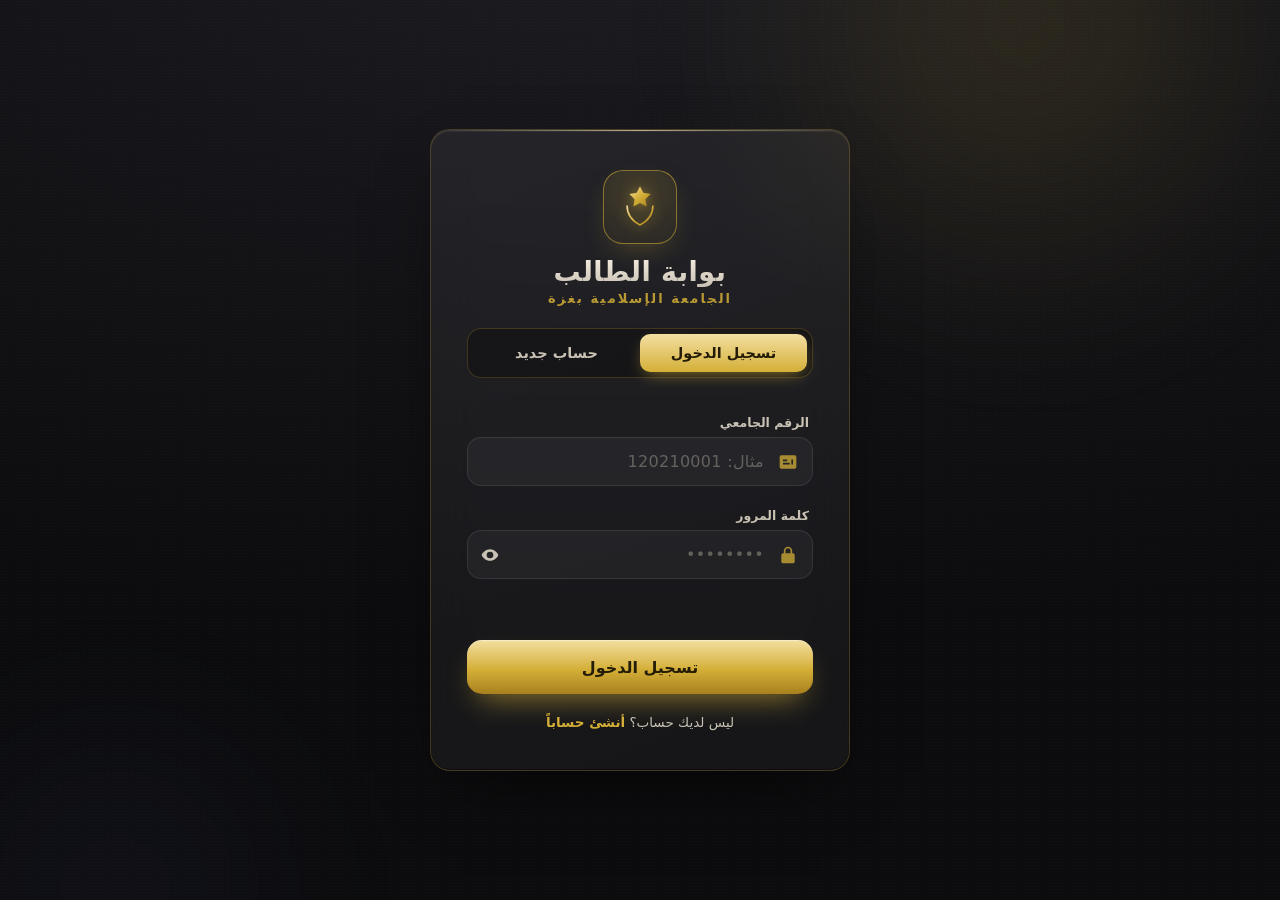
==== frontend/index.html @ 783ce15a "واجهة مصادقة فاخرة (رقم جامعي + كلمة مرور) + backend حقيقي الواجهة (frontend/ — HTML/CSS/JS نقية، RT" ====
<!doctype html>
<html lang="ar" dir="rtl">
<head>
  <meta charset="utf-8" />
  <meta name="viewport" content="width=device-width, initial-scale=1, viewport-fit=cover" />
  <meta name="theme-color" content="#0d0d0f" />
  <title>بوابة الطالب — الجامعة الإسلامية بغزة</title>
  <link rel="stylesheet" href="styles.css" />
</head>
<body>
  <!-- Ambient luxury background -->
  <div class="aura" aria-hidden="true">
    <span class="glow glow--gold"></span>
    <span class="glow glow--soft"></span>
    <span class="grain"></span>
  </div>

  <main class="stage">
    <section class="card glass" id="card">

      <!-- Brand -->
      <header class="brand reveal" style="--i:0">
        <span class="crest" aria-hidden="true">
          <svg viewBox="0 0 64 64" width="46" height="46">
            <defs>
              <linearGradient id="g" x1="0" y1="0" x2="1" y2="1">
                <stop offset="0" stop-color="#F3DFA2"/>
                <stop offset="0.5" stop-color="#D4AF37"/>
                <stop offset="1" stop-color="#A8801E"/>
              </linearGradient>
            </defs>
            <path fill="url(#g)" d="M32 3l4.6 9.3 10.3 1.5-7.4 7.3 1.7 10.2L32 26.4l-9.2 4.9 1.7-10.2-7.4-7.3 10.3-1.5z"/>
            <path fill="none" stroke="url(#g)" stroke-width="2.2" stroke-linejoin="round"
                  d="M14 30c0 13 8 22 18 27 10-5 18-14 18-27"/>
          </svg>
        </span>
        <h1 class="brand__title">بوابة الطالب</h1>
        <p class="brand__sub">الجامعة الإسلامية بغزة</p>
      </header>

      <!-- Login / Register switch -->
      <div class="switch reveal" style="--i:1" role="tablist" aria-label="نوع الدخول">
        <span class="switch__thumb" id="thumb"></span>
        <button class="switch__opt is-active" data-mode="login" role="tab">تسجيل الدخول</button>
        <button class="switch__opt" data-mode="register" role="tab">حساب جديد</button>
      </div>

      <!-- Form -->
      <form class="form" id="authForm" novalidate>
        <!-- Name (register only) -->
        <div class="field reveal only-register" style="--i:2" data-role="name">
          <label class="field__label" for="name">الاسم</label>
          <div class="field__box">
            <svg class="field__icon" viewBox="0 0 24 24"><path d="M12 12a5 5 0 1 0 0-10 5 5 0 0 0 0 10Zm0 2c-5 0-9 2.7-9 6v1h18v-1c0-3.3-4-6-9-6Z"/></svg>
            <input id="name" name="name" type="text" autocomplete="name"
                   placeholder="اكتب اسمك الكامل" />
          </div>
          <span class="field__err" data-err="name"></span>
        </div>

        <!-- Student ID -->
        <div class="field reveal" style="--i:3">
          <label class="field__label" for="student_id">الرقم الجامعي</label>
          <div class="field__box">
            <svg class="field__icon" viewBox="0 0 24 24"><path d="M4 4h16a2 2 0 0 1 2 2v12a2 2 0 0 1-2 2H4a2 2 0 0 1-2-2V6a2 2 0 0 1 2-2Zm2 5v2h5V9H6Zm0 4v2h8v-2H6Zm10-4v6h2V9h-2Z"/></svg>
            <input id="student_id" name="student_id" type="text" inputmode="numeric"
                   autocomplete="username" placeholder="مثال: 120210001" maxlength="20" />
          </div>
          <span class="field__err" data-err="student_id"></span>
        </div>

        <!-- Password -->
        <div class="field reveal" style="--i:4">
          <label class="field__label" for="password">كلمة المرور</label>
          <div class="field__box">
            <svg class="field__icon" viewBox="0 0 24 24"><path d="M12 2a5 5 0 0 0-5 5v3H6a2 2 0 0 0-2 2v8a2 2 0 0 0 2 2h12a2 2 0 0 0 2-2v-8a2 2 0 0 0-2-2h-1V7a5 5 0 0 0-5-5Zm-3 8V7a3 3 0 0 1 6 0v3H9Z"/></svg>
            <input id="password" name="password" type="password"
                   autocomplete="current-password" placeholder="••••••••" maxlength="128" />
            <button type="button" class="field__eye" id="eye" aria-label="إظهار كلمة المرور">
              <svg viewBox="0 0 24 24"><path d="M12 5c-5 0-9 4-10 7 1 3 5 7 10 7s9-4 10-7c-1-3-5-7-10-7Zm0 11a4 4 0 1 1 0-8 4 4 0 0 1 0 8Z"/></svg>
            </button>
          </div>
          <span class="field__err" data-err="password"></span>
        </div>

        <!-- Form-level message -->
        <p class="form__msg" id="formMsg" role="status"></p>

        <!-- Submit -->
        <button class="submit reveal" style="--i:5" id="submit" type="submit">
          <span class="submit__label">تسجيل الدخول</span>
          <span class="submit__spinner" aria-hidden="true"></span>
          <svg class="submit__check" viewBox="0 0 24 24" aria-hidden="true"><path d="M20 6 9 17l-5-5"/></svg>
        </button>
      </form>

      <p class="foot reveal" style="--i:6">
        <span data-foot="login">ليس لديك حساب؟ <a href="#" data-goto="register">أنشئ حساباً</a></span>
        <span data-foot="register" hidden>لديك حساب بالفعل؟ <a href="#" data-goto="login">سجّل الدخول</a></span>
      </p>
    </section>
  </main>

  <script src="app.js"></script>
</body>
</html>
---- frontend/styles.css ----
/* ============================================================
   بوابة الطالب — Premium auth UI
   Palette: deep charcoal + luxurious gold + cream
   ============================================================ */
:root {
  --bg-0:#0c0c0e; --bg-1:#151519;
  --gold:#d4af37; --gold-hi:#f3dfa2; --gold-lo:#a8801e;
  --cream:#f6efe1; --cream-dim:#c9c2b4;
  --line:rgba(212,175,55,.22);
  --line-strong:rgba(212,175,55,.55);
  --glass:rgba(255,255,255,.045);
  --glass-2:rgba(255,255,255,.06);
  --danger:#ff8f8f;
  --ok:#8fe0a8;
  --radius:20px;
  --field-radius:14px;
  --ease:cubic-bezier(.22,.61,.36,1);
  --font:"Tajawal","Cairo","Segoe UI",Tahoma,system-ui,sans-serif;
}

* { box-sizing:border-box; margin:0; padding:0; -webkit-tap-highlight-color:transparent; }

html, body {
  min-height:100%;
  min-height:100dvh;
  background:var(--bg-0);
  color:var(--cream);
  font-family:var(--font);
}

body {
  display:flex;
  overflow-x:hidden;
  background:
    radial-gradient(120% 80% at 50% -10%, #1c1c22 0%, var(--bg-1) 42%, var(--bg-0) 100%);
}

/* ---------- Ambient background ---------- */
.aura { position:fixed; inset:0; z-index:0; pointer-events:none; overflow:hidden; }
.glow { position:absolute; border-radius:50%; filter:blur(70px); opacity:.5; }
.glow--gold {
  width:60vmax; height:60vmax; top:-28vmax; right:-10vmax;
  background:radial-gradient(circle, rgba(212,175,55,.28), transparent 62%);
  animation:float 16s var(--ease) infinite alternate;
}
.glow--soft {
  width:46vmax; height:46vmax; bottom:-22vmax; left:-14vmax;
  background:radial-gradient(circle, rgba(120,140,255,.10), transparent 60%);
  animation:float 22s var(--ease) infinite alternate-reverse;
}
.grain { position:absolute; inset:0; opacity:.04;
  background-image:radial-gradient(rgba(255,255,255,.6) .5px, transparent .5px);
  background-size:3px 3px; }
@keyframes float { to { transform:translate3d(4%,5%,0) scale(1.08); } }

/* ---------- Stage / card ---------- */
.stage {
  position:relative; z-index:1;
  flex:1; display:flex; align-items:center; justify-content:center;
  padding:clamp(16px,4vw,40px);
  width:100%;
}

.glass {
  background:linear-gradient(160deg, var(--glass-2), var(--glass));
  backdrop-filter:blur(22px) saturate(140%);
  -webkit-backdrop-filter:blur(22px) saturate(140%);
  border:1px solid var(--line);
  box-shadow:
    0 30px 70px -30px rgba(0,0,0,.75),
    0 2px 0 rgba(255,255,255,.05) inset,
    0 -1px 0 rgba(0,0,0,.4) inset;
}

.card {
  position:relative;
  width:min(100%,420px);
  border-radius:var(--radius);
  padding:clamp(26px,5vw,40px) clamp(22px,5vw,36px);
  overflow:hidden;
  animation:cardIn .9s var(--ease) both;
}
/* top hairline of gold */
.card::before {
  content:""; position:absolute; inset:0 0 auto 0; height:1px;
  background:linear-gradient(90deg,transparent,var(--gold-hi),transparent);
  opacity:.7;
}
@keyframes cardIn {
  from { opacity:0; transform:translateY(22px) scale(.98); }
  to   { opacity:1; transform:none; }
}

/* ---------- Brand ---------- */
.brand { text-align:center; margin-bottom:22px; }
.crest {
  display:grid; place-items:center;
  width:74px; height:74px; margin:0 auto 12px;
  border-radius:20px;
  background:radial-gradient(circle at 50% 30%, rgba(212,175,55,.20), rgba(212,175,55,.04));
  border:1px solid var(--line-strong);
  box-shadow:0 10px 30px -12px rgba(212,175,55,.4);
}
.crest svg { filter:drop-shadow(0 2px 6px rgba(212,175,55,.5)); animation:shimmer 4s ease-in-out infinite; }
@keyframes shimmer { 50% { filter:drop-shadow(0 2px 14px rgba(243,223,162,.85)); } }

.brand__title {
  font-size:clamp(22px,5vw,27px); font-weight:800; letter-spacing:.5px;
  background:linear-gradient(180deg,var(--cream),var(--cream-dim));
  -webkit-background-clip:text; background-clip:text; color:transparent;
}
.brand__sub {
  margin-top:4px; font-size:13px; font-weight:600; letter-spacing:2px;
  color:var(--gold); opacity:.85;
}

/* ---------- Switch (login/register) ---------- */
.switch {
  position:relative; display:grid; grid-template-columns:1fr 1fr;
  padding:5px; margin-bottom:22px;
  background:rgba(0,0,0,.28); border:1px solid var(--line);
  border-radius:14px;
}
.switch__thumb {
  position:absolute; top:5px; bottom:5px; right:5px;
  width:calc(50% - 5px);
  border-radius:10px;
  background:linear-gradient(180deg,var(--gold-hi),var(--gold));
  box-shadow:0 6px 18px -6px rgba(212,175,55,.7);
  transition:transform .45s var(--ease);
}
.switch.is-register .switch__thumb { transform:translateX(-100%); }
.switch__opt {
  position:relative; z-index:1;
  background:none; border:0; cursor:pointer;
  padding:11px 8px; font-family:inherit; font-size:14.5px; font-weight:700;
  color:var(--cream-dim); transition:color .35s var(--ease);
}
.switch__opt.is-active { color:#241c05; }

/* ---------- Fields ---------- */
.form { display:flex; flex-direction:column; gap:15px; }
.field { position:relative; display:flex; flex-direction:column; gap:7px; }
.field__label { font-size:12.5px; font-weight:700; color:var(--cream-dim); padding-inline-start:4px; }
.field__box {
  position:relative; display:flex; align-items:center;
  background:rgba(255,255,255,.045);
  border:1.5px solid rgba(255,255,255,.09);
  border-radius:var(--field-radius);
  transition:border-color .3s var(--ease), box-shadow .3s var(--ease), background .3s var(--ease);
}
.field__box:focus-within {
  border-color:var(--gold);
  background:rgba(212,175,55,.06);
  box-shadow:0 0 0 4px rgba(212,175,55,.14), 0 8px 24px -14px rgba(212,175,55,.6);
}
.field__icon { width:20px; height:20px; margin:0 14px; flex:none; fill:var(--gold); opacity:.75; transition:opacity .3s; }
.field__box:focus-within .field__icon { opacity:1; }
.field__box input {
  flex:1; width:100%; min-width:0;
  background:none; border:0; outline:0;
  padding:14px 0; font-family:inherit; font-size:16px; color:var(--cream);
  letter-spacing:.3px;
}
.field__box input::placeholder { color:rgba(198,190,175,.4); }
.field__eye {
  display:grid; place-items:center; background:none; border:0; cursor:pointer;
  width:44px; height:44px; margin-inline-start:-4px;
}
.field__eye svg { width:20px; height:20px; fill:var(--cream-dim); transition:fill .25s; }
.field__eye:hover svg { fill:var(--gold); }
.field__eye.is-on svg { fill:var(--gold); }

.field__err { font-size:12px; color:var(--danger); min-height:0; padding-inline-start:4px;
  opacity:0; transform:translateY(-3px); transition:opacity .25s, transform .25s; }
.field.has-error .field__box { border-color:rgba(255,143,143,.7); }
.field.has-error .field__err { opacity:1; transform:none; }

/* register-only field collapses smoothly */
.only-register {
  overflow:hidden;
  max-height:0; opacity:0; margin:0; gap:0;
  transform:translateY(-6px);
  transition:max-height .5s var(--ease), opacity .4s var(--ease),
             transform .4s var(--ease), gap .4s var(--ease);
}
.switch.is-register ~ .form .only-register,
.mode-register .only-register {
  max-height:96px; opacity:1; gap:7px; transform:none;
}

/* ---------- Form message ---------- */
.form__msg { font-size:13px; font-weight:600; text-align:center; min-height:18px;
  opacity:0; transition:opacity .3s; }
.form__msg.show { opacity:1; }
.form__msg.err { color:var(--danger); }
.form__msg.ok  { color:var(--ok); }

/* ---------- Submit button (morphs to spinner) ---------- */
.submit {
  position:relative; height:54px; margin-top:6px;
  border:0; border-radius:15px; cursor:pointer; overflow:hidden;
  font-family:inherit; font-size:16px; font-weight:800; color:#241c05;
  background:linear-gradient(180deg,var(--gold-hi),var(--gold) 55%,var(--gold-lo));
  box-shadow:0 14px 30px -12px rgba(212,175,55,.7), 0 1px 0 rgba(255,255,255,.4) inset;
  transition:transform .2s var(--ease), box-shadow .3s, border-radius .45s var(--ease),
             width .45s var(--ease), margin .45s var(--ease);
}
.submit::after { /* sheen */
  content:""; position:absolute; inset:0;
  background:linear-gradient(115deg,transparent 30%,rgba(255,255,255,.5) 50%,transparent 70%);
  transform:translateX(-120%); transition:transform .8s var(--ease);
}
.submit:hover:not(:disabled) { transform:translateY(-2px); box-shadow:0 20px 40px -14px rgba(212,175,55,.85); }
.submit:hover:not(:disabled)::after { transform:translateX(120%); }
.submit:active:not(:disabled) { transform:translateY(0) scale(.99); }

.submit__label { transition:opacity .2s; }
.submit__spinner, .submit__check { position:absolute; inset:0; margin:auto; opacity:0; }
.submit__spinner {
  width:24px; height:24px; border-radius:50%;
  border:3px solid rgba(36,28,5,.25); border-top-color:#241c05;
  animation:spin .7s linear infinite;
}
.submit__check { width:26px; height:26px; fill:none; stroke:#241c05; stroke-width:3;
  stroke-linecap:round; stroke-linejoin:round; stroke-dasharray:30; stroke-dashoffset:30; }
@keyframes spin { to { transform:rotate(360deg); } }

/* loading state: morph into a circle */
.submit.is-loading { width:54px; margin-inline:auto; border-radius:50%; pointer-events:none; }
.submit.is-loading .submit__label { opacity:0; }
.submit.is-loading .submit__spinner { opacity:1; }
/* success */
.submit.is-done { width:54px; margin-inline:auto; border-radius:50%; pointer-events:none;
  background:linear-gradient(180deg,#bfe9cb,#8fe0a8); }
.submit.is-done .submit__label,.submit.is-done .submit__spinner { opacity:0; }
.submit.is-done .submit__check { opacity:1; animation:draw .5s var(--ease) forwards; }
@keyframes draw { to { stroke-dashoffset:0; } }

/* ---------- Footer ---------- */
.foot { margin-top:20px; text-align:center; font-size:13.5px; color:var(--cream-dim); }
.foot a { color:var(--gold); font-weight:700; text-decoration:none; position:relative; }
.foot a::after { content:""; position:absolute; right:0; bottom:-2px; width:0; height:1.5px;
  background:var(--gold); transition:width .3s var(--ease); }
.foot a:hover::after { width:100%; }

/* ---------- Entrance reveal (staggered) ---------- */
.reveal { opacity:0; transform:translateY(14px); animation:reveal .7s var(--ease) forwards;
  animation-delay:calc(.15s + var(--i) * .09s); }
@keyframes reveal { to { opacity:1; transform:none; } }

@media (prefers-reduced-motion:reduce) {
  *, *::before, *::after { animation-duration:.001s !important; transition-duration:.05s !important; }
}

/* ---------- Small screens / keyboard ---------- */
@media (max-height:640px) {
  .stage { align-items:flex-start; }
  .brand { margin-bottom:16px; }
  .crest { width:60px; height:60px; }
  .form { gap:12px; }
}
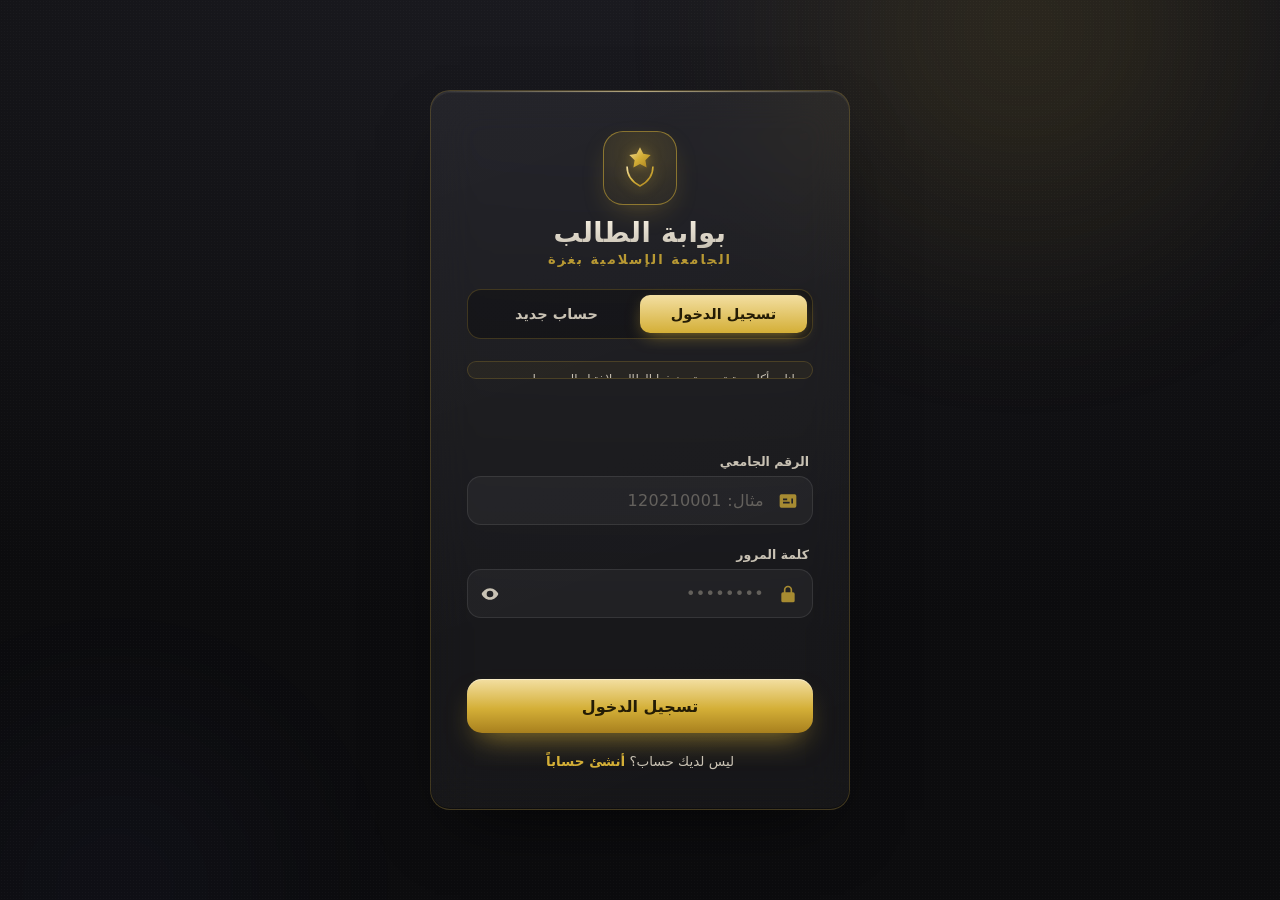
==== commit a73671e2: "Add self-reported demo student profiles" ====
--- a/frontend/index.html
+++ b/frontend/index.html
@@ -5,7 +5,7 @@
   <meta name="viewport" content="width=device-width, initial-scale=1, viewport-fit=cover" />
   <meta name="theme-color" content="#0d0d0f" />
   <title>بوابة الطالب — الجامعة الإسلامية بغزة</title>
-  <link rel="stylesheet" href="styles.css" />
+  <link rel="stylesheet" href="styles.css?v=3" />
 </head>
 <body>
   <!-- Ambient luxury background -->
@@ -47,8 +47,12 @@
 
       <!-- Form -->
       <form class="form" id="authForm" novalidate>
+        <p class="demo-note reveal only-register" style="--i:2">
+          بيانات أكاديمية تجريبية يضيفها الطالب لاختبار البوت، وليست سجلاً رسمياً من الجامعة.
+        </p>
+
         <!-- Name (register only) -->
-        <div class="field reveal only-register" style="--i:2" data-role="name">
+        <div class="field reveal only-register" style="--i:3" data-role="name">
           <label class="field__label" for="name">الاسم</label>
           <div class="field__box">
             <svg class="field__icon" viewBox="0 0 24 24"><path d="M12 12a5 5 0 1 0 0-10 5 5 0 0 0 0 10Zm0 2c-5 0-9 2.7-9 6v1h18v-1c0-3.3-4-6-9-6Z"/></svg>
@@ -58,8 +62,54 @@
           <span class="field__err" data-err="name"></span>
         </div>
 
+        <div class="field reveal only-register" style="--i:4" data-role="major">
+          <label class="field__label" for="major">التخصص</label>
+          <div class="field__box">
+            <svg class="field__icon" viewBox="0 0 24 24"><path d="M12 3 1 9l11 6 9-4.9V17h2V9L12 3Zm-7 9.2V17c0 2 3.1 4 7 4s7-2 7-4v-4.8L12 16l-7-3.8Z"/></svg>
+            <input id="major" name="major" type="text" autocomplete="organization-title"
+                   placeholder="مثال: هندسة الحاسوب" maxlength="120" />
+          </div>
+          <span class="field__err" data-err="major"></span>
+        </div>
+
+        <div class="register-grid only-register reveal" style="--i:5">
+          <div class="field" data-role="gpa">
+            <label class="field__label" for="gpa">المعدل من 100</label>
+            <div class="field__box">
+              <input id="gpa" name="gpa" type="number" inputmode="decimal"
+                     min="0" max="100" step="0.01" placeholder="مثال: 83.5" />
+            </div>
+            <span class="field__err" data-err="gpa"></span>
+          </div>
+
+          <div class="field" data-role="rank">
+            <label class="field__label" for="rank">الترتيب على الدفعة</label>
+            <div class="field__box">
+              <input id="rank" name="rank" type="number" inputmode="numeric"
+                     min="1" step="1" placeholder="مثال: 12" />
+            </div>
+            <span class="field__err" data-err="rank"></span>
+          </div>
+        </div>
+
+        <div class="field reveal only-register" style="--i:6" data-role="academic_status">
+          <label class="field__label" for="academic_status">الحالة الأكاديمية</label>
+          <div class="field__box">
+            <select id="academic_status" name="academic_status">
+              <option value="">اختر الحالة</option>
+              <option value="regular">منتظم</option>
+              <option value="excellent">ممتاز</option>
+              <option value="good">جيد</option>
+              <option value="at_risk">متعثر (في خطر أكاديمي)</option>
+              <option value="probation">تحت إنذار أكاديمي</option>
+              <option value="graduated">متخرج</option>
+            </select>
+          </div>
+          <span class="field__err" data-err="academic_status"></span>
+        </div>
+
         <!-- Student ID -->
-        <div class="field reveal" style="--i:3">
+        <div class="field reveal" style="--i:7" data-role="student_id">
           <label class="field__label" for="student_id">الرقم الجامعي</label>
           <div class="field__box">
             <svg class="field__icon" viewBox="0 0 24 24"><path d="M4 4h16a2 2 0 0 1 2 2v12a2 2 0 0 1-2 2H4a2 2 0 0 1-2-2V6a2 2 0 0 1 2-2Zm2 5v2h5V9H6Zm0 4v2h8v-2H6Zm10-4v6h2V9h-2Z"/></svg>
@@ -70,7 +120,7 @@
         </div>
 
         <!-- Password -->
-        <div class="field reveal" style="--i:4">
+        <div class="field reveal" style="--i:8" data-role="password">
           <label class="field__label" for="password">كلمة المرور</label>
           <div class="field__box">
             <svg class="field__icon" viewBox="0 0 24 24"><path d="M12 2a5 5 0 0 0-5 5v3H6a2 2 0 0 0-2 2v8a2 2 0 0 0 2 2h12a2 2 0 0 0 2-2v-8a2 2 0 0 0-2-2h-1V7a5 5 0 0 0-5-5Zm-3 8V7a3 3 0 0 1 6 0v3H9Z"/></svg>
@@ -101,6 +151,6 @@
     </section>
   </main>
 
-  <script src="app.js"></script>
+  <script src="app.js?v=5"></script>
 </body>
 </html>
--- a/frontend/styles.css
+++ b/frontend/styles.css
@@ -79,7 +79,9 @@
   padding:clamp(26px,5vw,40px) clamp(22px,5vw,36px);
   overflow:hidden;
   animation:cardIn .9s var(--ease) both;
-}
+  transition:width .45s var(--ease);
+}
+.card.mode-register { width:min(100%,720px); }
 /* top hairline of gold */
 .card::before {
   content:""; position:absolute; inset:0 0 auto 0; height:1px;
@@ -156,13 +158,20 @@
 }
 .field__icon { width:20px; height:20px; margin:0 14px; flex:none; fill:var(--gold); opacity:.75; transition:opacity .3s; }
 .field__box:focus-within .field__icon { opacity:1; }
-.field__box input {
+.field__box input,
+.field__box select {
   flex:1; width:100%; min-width:0;
   background:none; border:0; outline:0;
   padding:14px 0; font-family:inherit; font-size:16px; color:var(--cream);
   letter-spacing:.3px;
 }
 .field__box input::placeholder { color:rgba(198,190,175,.4); }
+.field__box select {
+  padding-inline:14px;
+  cursor:pointer;
+  color:var(--cream);
+}
+.field__box select option { color:#201b11; background:#f5eddc; }
 .field__eye {
   display:grid; place-items:center; background:none; border:0; cursor:pointer;
   width:44px; height:44px; margin-inline-start:-4px;
@@ -188,6 +197,38 @@
 .mode-register .only-register {
   max-height:96px; opacity:1; gap:7px; transform:none;
 }
+.switch.is-register ~ .form .register-grid,
+.mode-register .register-grid { max-height:112px; }
+.demo-note {
+  color:var(--cream-dim);
+  font-size:12px;
+  line-height:1.6;
+  padding:8px 10px;
+  border:1px solid rgba(212,175,55,.2);
+  border-radius:10px;
+  background:rgba(212,175,55,.05);
+}
+.register-grid {
+  display:grid;
+  grid-template-columns:1fr 1fr;
+  gap:10px;
+}
+.card.mode-register .form {
+  display:grid;
+  grid-template-columns:1fr 1fr;
+  align-items:start;
+}
+.card.mode-register .demo-note,
+.card.mode-register .register-grid,
+.card.mode-register [data-role="password"],
+.card.mode-register .form__msg,
+.card.mode-register .submit {
+  grid-column:1 / -1;
+}
+.card.mode-register [data-role="name"] { grid-column:1; }
+.card.mode-register [data-role="major"] { grid-column:2; }
+.card.mode-register [data-role="academic_status"] { grid-column:1; }
+.card.mode-register [data-role="student_id"] { grid-column:2; }
 
 /* ---------- Form message ---------- */
 .form__msg { font-size:13px; font-weight:600; text-align:center; min-height:18px;
@@ -260,3 +301,11 @@
   .crest { width:60px; height:60px; }
   .form { gap:12px; }
 }
+
+@media (max-width:520px) {
+  .card.mode-register .form { grid-template-columns:1fr; }
+  .card.mode-register .form > * { grid-column:1; }
+  .register-grid { grid-template-columns:1fr; }
+  .switch.is-register ~ .form .register-grid,
+  .mode-register .register-grid { max-height:210px; }
+}
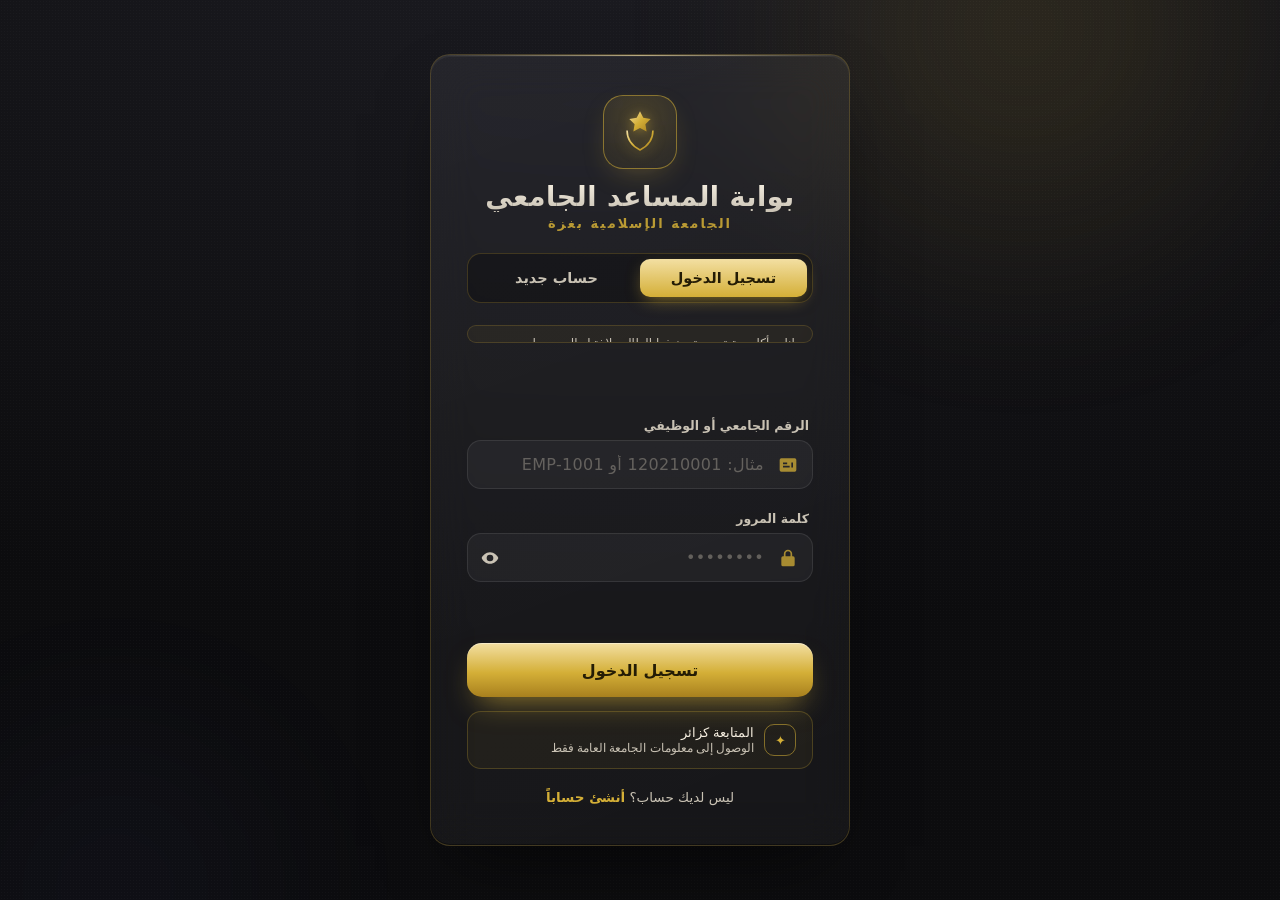
==== commit dc41c315: "لقطة نسخة باسم كما وصلت في Chatbot_IUG.rar (تعديلات غير مكوّمتة مضمّنة)" ====
--- a/frontend/index.html
+++ b/frontend/index.html
@@ -4,7 +4,7 @@
   <meta charset="utf-8" />
   <meta name="viewport" content="width=device-width, initial-scale=1, viewport-fit=cover" />
   <meta name="theme-color" content="#0d0d0f" />
-  <title>بوابة الطالب — الجامعة الإسلامية بغزة</title>
+  <title>بوابة المساعد الجامعي — الجامعة الإسلامية بغزة</title>
   <link rel="stylesheet" href="styles.css?v=3" />
 </head>
 <body>
@@ -34,7 +34,7 @@
                   d="M14 30c0 13 8 22 18 27 10-5 18-14 18-27"/>
           </svg>
         </span>
-        <h1 class="brand__title">بوابة الطالب</h1>
+        <h1 class="brand__title">بوابة المساعد الجامعي</h1>
         <p class="brand__sub">الجامعة الإسلامية بغزة</p>
       </header>
 
@@ -108,13 +108,13 @@
           <span class="field__err" data-err="academic_status"></span>
         </div>
 
-        <!-- Student ID -->
+        <!-- University / employee ID -->
         <div class="field reveal" style="--i:7" data-role="student_id">
-          <label class="field__label" for="student_id">الرقم الجامعي</label>
+          <label class="field__label" for="student_id" id="identifierLabel">الرقم الجامعي أو الوظيفي</label>
           <div class="field__box">
             <svg class="field__icon" viewBox="0 0 24 24"><path d="M4 4h16a2 2 0 0 1 2 2v12a2 2 0 0 1-2 2H4a2 2 0 0 1-2-2V6a2 2 0 0 1 2-2Zm2 5v2h5V9H6Zm0 4v2h8v-2H6Zm10-4v6h2V9h-2Z"/></svg>
-            <input id="student_id" name="student_id" type="text" inputmode="numeric"
-                   autocomplete="username" placeholder="مثال: 120210001" maxlength="20" />
+            <input id="student_id" name="student_id" type="text"
+                   autocomplete="username" placeholder="مثال: 120210001 أو EMP-1001" maxlength="40" />
           </div>
           <span class="field__err" data-err="student_id"></span>
         </div>
@@ -144,6 +144,12 @@
         </button>
       </form>
 
+      <button class="guest-entry reveal" style="--i:6" id="guestEntry" type="button">
+        <span class="guest-entry__icon">✦</span>
+        المتابعة كزائر
+        <small>الوصول إلى معلومات الجامعة العامة فقط</small>
+      </button>
+
       <p class="foot reveal" style="--i:6">
         <span data-foot="login">ليس لديك حساب؟ <a href="#" data-goto="register">أنشئ حساباً</a></span>
         <span data-foot="register" hidden>لديك حساب بالفعل؟ <a href="#" data-goto="login">سجّل الدخول</a></span>
@@ -151,6 +157,6 @@
     </section>
   </main>
 
-  <script src="app.js?v=5"></script>
+  <script src="app.js?v=6"></script>
 </body>
 </html>
--- a/frontend/styles.css
+++ b/frontend/styles.css
@@ -280,6 +280,18 @@
 
 /* ---------- Footer ---------- */
 .foot { margin-top:20px; text-align:center; font-size:13.5px; color:var(--cream-dim); }
+.guest-entry {
+  width:100%; margin-top:14px; padding:12px 16px;
+  display:grid; grid-template-columns:auto 1fr; align-items:center; column-gap:10px;
+  color:var(--cream); text-align:start; font:700 14px/1.35 inherit;
+  border:1px solid rgba(212,175,55,.24); border-radius:14px;
+  background:rgba(212,175,55,.055); cursor:pointer;
+  transition:transform .2s var(--ease), border-color .25s, background .25s;
+}
+.guest-entry:hover { transform:translateY(-2px); border-color:var(--gold); background:rgba(212,175,55,.1); }
+.guest-entry__icon { grid-row:1 / 3; display:grid; place-items:center; width:32px; height:32px;
+  color:var(--gold); border:1px solid var(--line-strong); border-radius:10px; }
+.guest-entry small { color:var(--cream-dim); font-weight:500; font-size:11.5px; }
 .foot a { color:var(--gold); font-weight:700; text-decoration:none; position:relative; }
 .foot a::after { content:""; position:absolute; right:0; bottom:-2px; width:0; height:1.5px;
   background:var(--gold); transition:width .3s var(--ease); }
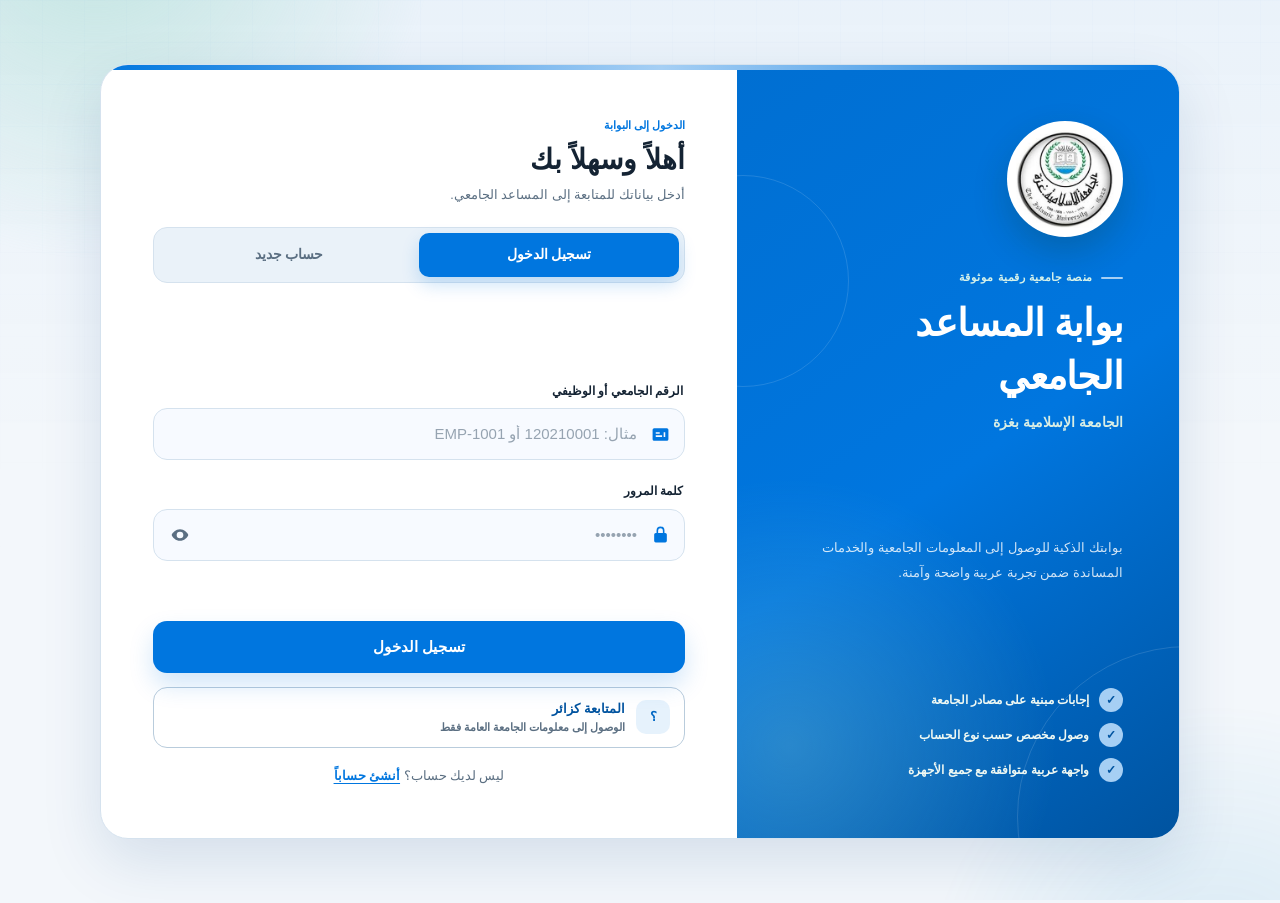
==== commit 1780d27e: "front-1" ====
--- a/frontend/index.html
+++ b/frontend/index.html
@@ -3,160 +3,230 @@
 <head>
   <meta charset="utf-8" />
   <meta name="viewport" content="width=device-width, initial-scale=1, viewport-fit=cover" />
-  <meta name="theme-color" content="#0d0d0f" />
+  <meta name="theme-color" content="#0076df" />
+  <meta name="description" content="بوابة المساعد الجامعي للجامعة الإسلامية بغزة" />
   <title>بوابة المساعد الجامعي — الجامعة الإسلامية بغزة</title>
-  <link rel="stylesheet" href="styles.css?v=3" />
+  <link rel="icon" type="image/png" href="assets/iug-logo.png" />
+  <link rel="stylesheet" href="styles.css?v=10" />
 </head>
 <body>
-  <!-- Ambient luxury background -->
+  <a class="skip-link" href="#main-content">تخطي إلى المحتوى الرئيسي</a>
+
   <div class="aura" aria-hidden="true">
-    <span class="glow glow--gold"></span>
-    <span class="glow glow--soft"></span>
-    <span class="grain"></span>
+    <span class="glow glow--green"></span>
+    <span class="glow glow--blue"></span>
   </div>
 
-  <main class="stage">
-    <section class="card glass" id="card">
-
-      <!-- Brand -->
-      <header class="brand reveal" style="--i:0">
-        <span class="crest" aria-hidden="true">
-          <svg viewBox="0 0 64 64" width="46" height="46">
-            <defs>
-              <linearGradient id="g" x1="0" y1="0" x2="1" y2="1">
-                <stop offset="0" stop-color="#F3DFA2"/>
-                <stop offset="0.5" stop-color="#D4AF37"/>
-                <stop offset="1" stop-color="#A8801E"/>
-              </linearGradient>
-            </defs>
-            <path fill="url(#g)" d="M32 3l4.6 9.3 10.3 1.5-7.4 7.3 1.7 10.2L32 26.4l-9.2 4.9 1.7-10.2-7.4-7.3 10.3-1.5z"/>
-            <path fill="none" stroke="url(#g)" stroke-width="2.2" stroke-linejoin="round"
-                  d="M14 30c0 13 8 22 18 27 10-5 18-14 18-27"/>
-          </svg>
-        </span>
-        <h1 class="brand__title">بوابة المساعد الجامعي</h1>
-        <p class="brand__sub">الجامعة الإسلامية بغزة</p>
-      </header>
-
-      <!-- Login / Register switch -->
-      <div class="switch reveal" style="--i:1" role="tablist" aria-label="نوع الدخول">
-        <span class="switch__thumb" id="thumb"></span>
-        <button class="switch__opt is-active" data-mode="login" role="tab">تسجيل الدخول</button>
-        <button class="switch__opt" data-mode="register" role="tab">حساب جديد</button>
-      </div>
-
-      <!-- Form -->
-      <form class="form" id="authForm" novalidate>
-        <p class="demo-note reveal only-register" style="--i:2">
-          بيانات أكاديمية تجريبية يضيفها الطالب لاختبار البوت، وليست سجلاً رسمياً من الجامعة.
+  <main class="stage" id="main-content" tabindex="-1">
+    <section class="card" id="card" aria-labelledby="authTitle">
+      <aside class="brand-panel" aria-label="الجامعة الإسلامية بغزة">
+        <header class="brand reveal" style="--i:0">
+          <span class="brand__logo-wrap">
+            <img
+              class="brand__logo"
+              src="assets/iug-logo.png"
+              alt="شعار الجامعة الإسلامية بغزة"
+              width="233"
+              height="233"
+            />
+          </span>
+          <p class="brand__eyebrow">منصة جامعية رقمية موثوقة</p>
+          <h1 class="brand__title" id="authTitle">بوابة المساعد الجامعي</h1>
+          <p class="brand__sub">الجامعة الإسلامية بغزة</p>
+        </header>
+
+        <p class="brand__intro">
+          بوابتك الذكية للوصول إلى المعلومات الجامعية والخدمات المساندة ضمن تجربة عربية واضحة وآمنة.
         </p>
 
-        <!-- Name (register only) -->
-        <div class="field reveal only-register" style="--i:3" data-role="name">
-          <label class="field__label" for="name">الاسم</label>
-          <div class="field__box">
-            <svg class="field__icon" viewBox="0 0 24 24"><path d="M12 12a5 5 0 1 0 0-10 5 5 0 0 0 0 10Zm0 2c-5 0-9 2.7-9 6v1h18v-1c0-3.3-4-6-9-6Z"/></svg>
-            <input id="name" name="name" type="text" autocomplete="name"
-                   placeholder="اكتب اسمك الكامل" />
-          </div>
-          <span class="field__err" data-err="name"></span>
+        <ul class="brand__highlights" aria-label="مزايا البوابة">
+          <li>إجابات مبنية على مصادر الجامعة</li>
+          <li>وصول مخصص حسب نوع الحساب</li>
+          <li>واجهة عربية متوافقة مع جميع الأجهزة</li>
+        </ul>
+      </aside>
+
+      <section class="auth-panel" aria-labelledby="authPanelTitle">
+        <header class="auth-head reveal" style="--i:0">
+          <p class="auth-head__eyebrow">الدخول إلى البوابة</p>
+          <h2 id="authPanelTitle">أهلاً وسهلاً بك</h2>
+          <p>أدخل بياناتك للمتابعة إلى المساعد الجامعي.</p>
+        </header>
+
+        <div class="switch reveal" style="--i:1" role="tablist" aria-label="نوع الدخول">
+          <span class="switch__thumb" id="thumb" aria-hidden="true"></span>
+          <button
+            class="switch__opt is-active"
+            id="loginTab"
+            data-mode="login"
+            type="button"
+            role="tab"
+            aria-selected="true"
+            aria-controls="authForm"
+          >تسجيل الدخول</button>
+          <button
+            class="switch__opt"
+            id="registerTab"
+            data-mode="register"
+            type="button"
+            role="tab"
+            aria-selected="false"
+            aria-controls="authForm"
+            tabindex="-1"
+          >حساب جديد</button>
         </div>
 
-        <div class="field reveal only-register" style="--i:4" data-role="major">
-          <label class="field__label" for="major">التخصص</label>
-          <div class="field__box">
-            <svg class="field__icon" viewBox="0 0 24 24"><path d="M12 3 1 9l11 6 9-4.9V17h2V9L12 3Zm-7 9.2V17c0 2 3.1 4 7 4s7-2 7-4v-4.8L12 16l-7-3.8Z"/></svg>
-            <input id="major" name="major" type="text" autocomplete="organization-title"
-                   placeholder="مثال: هندسة الحاسوب" maxlength="120" />
-          </div>
-          <span class="field__err" data-err="major"></span>
-        </div>
-
-        <div class="register-grid only-register reveal" style="--i:5">
-          <div class="field" data-role="gpa">
-            <label class="field__label" for="gpa">المعدل من 100</label>
-            <div class="field__box">
-              <input id="gpa" name="gpa" type="number" inputmode="decimal"
-                     min="0" max="100" step="0.01" placeholder="مثال: 83.5" />
-            </div>
-            <span class="field__err" data-err="gpa"></span>
-          </div>
-
-          <div class="field" data-role="rank">
-            <label class="field__label" for="rank">الترتيب على الدفعة</label>
-            <div class="field__box">
-              <input id="rank" name="rank" type="number" inputmode="numeric"
-                     min="1" step="1" placeholder="مثال: 12" />
-            </div>
-            <span class="field__err" data-err="rank"></span>
-          </div>
-        </div>
-
-        <div class="field reveal only-register" style="--i:6" data-role="academic_status">
-          <label class="field__label" for="academic_status">الحالة الأكاديمية</label>
-          <div class="field__box">
-            <select id="academic_status" name="academic_status">
-              <option value="">اختر الحالة</option>
-              <option value="regular">منتظم</option>
-              <option value="excellent">ممتاز</option>
-              <option value="good">جيد</option>
-              <option value="at_risk">متعثر (في خطر أكاديمي)</option>
-              <option value="probation">تحت إنذار أكاديمي</option>
-              <option value="graduated">متخرج</option>
-            </select>
-          </div>
-          <span class="field__err" data-err="academic_status"></span>
-        </div>
-
-        <!-- University / employee ID -->
-        <div class="field reveal" style="--i:7" data-role="student_id">
-          <label class="field__label" for="student_id" id="identifierLabel">الرقم الجامعي أو الوظيفي</label>
-          <div class="field__box">
-            <svg class="field__icon" viewBox="0 0 24 24"><path d="M4 4h16a2 2 0 0 1 2 2v12a2 2 0 0 1-2 2H4a2 2 0 0 1-2-2V6a2 2 0 0 1 2-2Zm2 5v2h5V9H6Zm0 4v2h8v-2H6Zm10-4v6h2V9h-2Z"/></svg>
-            <input id="student_id" name="student_id" type="text"
-                   autocomplete="username" placeholder="مثال: 120210001 أو EMP-1001" maxlength="40" />
-          </div>
-          <span class="field__err" data-err="student_id"></span>
-        </div>
-
-        <!-- Password -->
-        <div class="field reveal" style="--i:8" data-role="password">
-          <label class="field__label" for="password">كلمة المرور</label>
-          <div class="field__box">
-            <svg class="field__icon" viewBox="0 0 24 24"><path d="M12 2a5 5 0 0 0-5 5v3H6a2 2 0 0 0-2 2v8a2 2 0 0 0 2 2h12a2 2 0 0 0 2-2v-8a2 2 0 0 0-2-2h-1V7a5 5 0 0 0-5-5Zm-3 8V7a3 3 0 0 1 6 0v3H9Z"/></svg>
-            <input id="password" name="password" type="password"
-                   autocomplete="current-password" placeholder="••••••••" maxlength="128" />
-            <button type="button" class="field__eye" id="eye" aria-label="إظهار كلمة المرور">
-              <svg viewBox="0 0 24 24"><path d="M12 5c-5 0-9 4-10 7 1 3 5 7 10 7s9-4 10-7c-1-3-5-7-10-7Zm0 11a4 4 0 1 1 0-8 4 4 0 0 1 0 8Z"/></svg>
-            </button>
-          </div>
-          <span class="field__err" data-err="password"></span>
-        </div>
-
-        <!-- Form-level message -->
-        <p class="form__msg" id="formMsg" role="status"></p>
-
-        <!-- Submit -->
-        <button class="submit reveal" style="--i:5" id="submit" type="submit">
-          <span class="submit__label">تسجيل الدخول</span>
-          <span class="submit__spinner" aria-hidden="true"></span>
-          <svg class="submit__check" viewBox="0 0 24 24" aria-hidden="true"><path d="M20 6 9 17l-5-5"/></svg>
+        <form class="form" id="authForm" novalidate>
+          <p class="demo-note only-register" id="registerNote" aria-hidden="true" inert>
+            بيانات أكاديمية تجريبية يضيفها الطالب لاختبار البوت، وليست سجلاً رسمياً من الجامعة.
+          </p>
+
+          <div class="field only-register" data-role="name" aria-hidden="true" inert>
+            <label class="field__label" for="name">الاسم</label>
+            <div class="field__box">
+              <svg class="field__icon" viewBox="0 0 24 24" aria-hidden="true" focusable="false"><path d="M12 12a5 5 0 1 0 0-10 5 5 0 0 0 0 10Zm0 2c-5 0-9 2.7-9 6v1h18v-1c0-3.3-4-6-9-6Z"/></svg>
+              <input
+                id="name"
+                name="name"
+                type="text"
+                autocomplete="name"
+                placeholder="اكتب اسمك الكامل"
+                aria-describedby="nameError"
+              />
+            </div>
+            <span class="field__err" id="nameError" data-err="name" aria-live="polite"></span>
+          </div>
+
+          <div class="field only-register" data-role="major" aria-hidden="true" inert>
+            <label class="field__label" for="major">التخصص</label>
+            <div class="field__box">
+              <svg class="field__icon" viewBox="0 0 24 24" aria-hidden="true" focusable="false"><path d="M12 3 1 9l11 6 9-4.9V17h2V9L12 3Zm-7 9.2V17c0 2 3.1 4 7 4s7-2 7-4v-4.8L12 16l-7-3.8Z"/></svg>
+              <input
+                id="major"
+                name="major"
+                type="text"
+                autocomplete="organization-title"
+                placeholder="مثال: هندسة الحاسوب"
+                maxlength="120"
+                aria-describedby="majorError"
+              />
+            </div>
+            <span class="field__err" id="majorError" data-err="major" aria-live="polite"></span>
+          </div>
+
+          <div class="register-grid only-register" aria-hidden="true" inert>
+            <div class="field" data-role="gpa">
+              <label class="field__label" for="gpa">المعدل من 100</label>
+              <div class="field__box">
+                <input
+                  id="gpa"
+                  name="gpa"
+                  type="number"
+                  inputmode="decimal"
+                  min="0"
+                  max="100"
+                  step="0.01"
+                  placeholder="مثال: 83.5"
+                  aria-describedby="gpaError"
+                />
+              </div>
+              <span class="field__err" id="gpaError" data-err="gpa" aria-live="polite"></span>
+            </div>
+
+            <div class="field" data-role="rank">
+              <label class="field__label" for="rank">الترتيب على الدفعة</label>
+              <div class="field__box">
+                <input
+                  id="rank"
+                  name="rank"
+                  type="number"
+                  inputmode="numeric"
+                  min="1"
+                  step="1"
+                  placeholder="مثال: 12"
+                  aria-describedby="rankError"
+                />
+              </div>
+              <span class="field__err" id="rankError" data-err="rank" aria-live="polite"></span>
+            </div>
+          </div>
+
+          <div class="field only-register" data-role="academic_status" aria-hidden="true" inert>
+            <label class="field__label" for="academic_status">الحالة الأكاديمية</label>
+            <div class="field__box">
+              <select id="academic_status" name="academic_status" aria-describedby="academicStatusError">
+                <option value="">اختر الحالة</option>
+                <option value="regular">منتظم</option>
+                <option value="excellent">ممتاز</option>
+                <option value="good">جيد</option>
+                <option value="at_risk">متعثر (في خطر أكاديمي)</option>
+                <option value="probation">تحت إنذار أكاديمي</option>
+                <option value="graduated">متخرج</option>
+              </select>
+            </div>
+            <span class="field__err" id="academicStatusError" data-err="academic_status" aria-live="polite"></span>
+          </div>
+
+          <div class="field" data-role="student_id">
+            <label class="field__label" for="student_id" id="identifierLabel">الرقم الجامعي أو الوظيفي</label>
+            <div class="field__box">
+              <svg class="field__icon" viewBox="0 0 24 24" aria-hidden="true" focusable="false"><path d="M4 4h16a2 2 0 0 1 2 2v12a2 2 0 0 1-2 2H4a2 2 0 0 1-2-2V6a2 2 0 0 1 2-2Zm2 5v2h5V9H6Zm0 4v2h8v-2H6Zm10-4v6h2V9h-2Z"/></svg>
+              <input
+                id="student_id"
+                name="student_id"
+                type="text"
+                autocomplete="username"
+                placeholder="مثال: 120210001 أو EMP-1001"
+                maxlength="40"
+                aria-describedby="studentIdError"
+              />
+            </div>
+            <span class="field__err" id="studentIdError" data-err="student_id" aria-live="polite"></span>
+          </div>
+
+          <div class="field" data-role="password">
+            <label class="field__label" for="password">كلمة المرور</label>
+            <div class="field__box">
+              <svg class="field__icon" viewBox="0 0 24 24" aria-hidden="true" focusable="false"><path d="M12 2a5 5 0 0 0-5 5v3H6a2 2 0 0 0-2 2v8a2 2 0 0 0 2 2h12a2 2 0 0 0 2-2v-8a2 2 0 0 0-2-2h-1V7a5 5 0 0 0-5-5Zm-3 8V7a3 3 0 0 1 6 0v3H9Z"/></svg>
+              <input
+                id="password"
+                name="password"
+                type="password"
+                autocomplete="current-password"
+                placeholder="••••••••"
+                maxlength="128"
+                aria-describedby="passwordError"
+              />
+              <button type="button" class="field__eye" id="eye" aria-label="إظهار كلمة المرور">
+                <svg viewBox="0 0 24 24" aria-hidden="true" focusable="false"><path d="M12 5c-5 0-9 4-10 7 1 3 5 7 10 7s9-4 10-7c-1-3-5-7-10-7Zm0 11a4 4 0 1 1 0-8 4 4 0 0 1 0 8Z"/></svg>
+              </button>
+            </div>
+            <span class="field__err" id="passwordError" data-err="password" aria-live="polite"></span>
+          </div>
+
+          <p class="form__msg" id="formMsg" role="status" aria-live="polite" aria-atomic="true"></p>
+
+          <button class="submit" id="submit" type="submit">
+            <span class="submit__label">تسجيل الدخول</span>
+            <span class="submit__spinner" aria-hidden="true"></span>
+            <svg class="submit__check" viewBox="0 0 24 24" aria-hidden="true" focusable="false"><path d="M20 6 9 17l-5-5"/></svg>
+          </button>
+        </form>
+
+        <button class="guest-entry" id="guestEntry" type="button">
+          <span class="guest-entry__icon" aria-hidden="true">؟</span>
+          المتابعة كزائر
+          <small>الوصول إلى معلومات الجامعة العامة فقط</small>
         </button>
-      </form>
-
-      <button class="guest-entry reveal" style="--i:6" id="guestEntry" type="button">
-        <span class="guest-entry__icon">✦</span>
-        المتابعة كزائر
-        <small>الوصول إلى معلومات الجامعة العامة فقط</small>
-      </button>
-
-      <p class="foot reveal" style="--i:6">
-        <span data-foot="login">ليس لديك حساب؟ <a href="#" data-goto="register">أنشئ حساباً</a></span>
-        <span data-foot="register" hidden>لديك حساب بالفعل؟ <a href="#" data-goto="login">سجّل الدخول</a></span>
-      </p>
+
+        <p class="foot">
+          <span data-foot="login">ليس لديك حساب؟ <a href="#" data-goto="register">أنشئ حساباً</a></span>
+          <span data-foot="register" hidden>لديك حساب بالفعل؟ <a href="#" data-goto="login">سجّل الدخول</a></span>
+        </p>
+      </section>
     </section>
   </main>
 
-  <script src="app.js?v=6"></script>
+  <script src="app.js?v=10"></script>
 </body>
 </html>
--- a/frontend/styles.css
+++ b/frontend/styles.css
@@ -1,323 +1,909 @@
 /* ============================================================
-   بوابة الطالب — Premium auth UI
-   Palette: deep charcoal + luxurious gold + cream
+   Islamic University of Gaza — shared visual identity
+   Primary palette sampled from the supplied blue swatch:
+   blue #0076DF, deep blue #0067C3, pale blue #E6F2FC.
    ============================================================ */
 :root {
-  --bg-0:#0c0c0e; --bg-1:#151519;
-  --gold:#d4af37; --gold-hi:#f3dfa2; --gold-lo:#a8801e;
-  --cream:#f6efe1; --cream-dim:#c9c2b4;
-  --line:rgba(212,175,55,.22);
-  --line-strong:rgba(212,175,55,.55);
-  --glass:rgba(255,255,255,.045);
-  --glass-2:rgba(255,255,255,.06);
-  --danger:#ff8f8f;
-  --ok:#8fe0a8;
-  --radius:20px;
-  --field-radius:14px;
-  --ease:cubic-bezier(.22,.61,.36,1);
-  --font:"Tajawal","Cairo","Segoe UI",Tahoma,system-ui,sans-serif;
-}
-
-* { box-sizing:border-box; margin:0; padding:0; -webkit-tap-highlight-color:transparent; }
-
-html, body {
-  min-height:100%;
-  min-height:100dvh;
-  background:var(--bg-0);
-  color:var(--cream);
-  font-family:var(--font);
+  color-scheme: light;
+  /*
+   * Historical token names are retained for component compatibility.
+   * Their values now use the requested blue identity.
+   */
+  --brand-green-source: #0076df;
+  --brand-green: #0076df;
+  --brand-green-hover: #0067c3;
+  --brand-green-active: #00539f;
+  --brand-blue-source: #0076df;
+  --brand-blue: #0067c3;
+  --brand-blue-soft: #e6f2fc;
+  --brand-mint-source: #a6cff4;
+  --brand-mint: #e6f2fc;
+  --brand-mint-soft: #f3f8fd;
+
+  --background: #f3f7fb;
+  --surface: #ffffff;
+  --surface-subtle: #f7faff;
+  --surface-strong: #eaf2f9;
+  --text: #142333;
+  --text-muted: #5b6f82;
+  --text-soft: #8191a0;
+  --border: #d5e2ee;
+  --border-strong: #b9ccdc;
+  --focus: #005db2;
+  --success: #157347;
+  --success-soft: #e5f5ec;
+  --warning: #9a5b00;
+  --warning-soft: #fff4d9;
+  --danger: #b42318;
+  --danger-soft: #fdecea;
+
+  --radius-xl: 28px;
+  --radius-lg: 20px;
+  --radius-md: 14px;
+  --radius-sm: 10px;
+  --shadow-sm: 0 8px 24px rgba(0, 74, 140, 0.07);
+  --shadow-md: 0 22px 60px rgba(0, 65, 122, 0.13);
+  --shadow-focus: 0 0 0 4px rgba(0, 118, 223, 0.18);
+  --ease: cubic-bezier(.22, .61, .36, 1);
+  --font: "Noto Kufi Arabic", "Tajawal", "Cairo", "Segoe UI", Tahoma, Arial, sans-serif;
+
+  /* Legacy aliases retained for shared components. */
+  --gold: var(--brand-green);
+  --gold-hi: var(--brand-mint-source);
+  --gold-lo: var(--brand-green-active);
+  --cream: var(--text);
+  --cream-dim: var(--text-muted);
+  --line: var(--border);
+  --line-strong: var(--border-strong);
+  --glass: rgba(255, 255, 255, .92);
+  --glass-2: #ffffff;
+  --ok: var(--success);
+  --field-radius: var(--radius-md);
+}
+
+* {
+  box-sizing: border-box;
+  margin: 0;
+  padding: 0;
+  -webkit-tap-highlight-color: transparent;
+}
+
+html {
+  min-height: 100%;
+  background: var(--background);
+  scroll-behavior: smooth;
 }
 
 body {
-  display:flex;
-  overflow-x:hidden;
+  min-height: 100%;
+  min-height: 100dvh;
+  display: flex;
+  overflow-x: hidden;
+  color: var(--text);
   background:
-    radial-gradient(120% 80% at 50% -10%, #1c1c22 0%, var(--bg-1) 42%, var(--bg-0) 100%);
-}
-
-/* ---------- Ambient background ---------- */
-.aura { position:fixed; inset:0; z-index:0; pointer-events:none; overflow:hidden; }
-.glow { position:absolute; border-radius:50%; filter:blur(70px); opacity:.5; }
+    linear-gradient(180deg, rgba(0, 118, 223, .035), transparent 28rem),
+    var(--background);
+  font-family: var(--font);
+  line-height: 1.6;
+}
+
+button,
+input,
+select,
+textarea {
+  font: inherit;
+}
+
+button,
+a {
+  -webkit-tap-highlight-color: transparent;
+}
+
+button:focus-visible,
+a:focus-visible,
+input:focus-visible,
+select:focus-visible,
+textarea:focus-visible,
+[tabindex]:focus-visible {
+  outline: 3px solid var(--focus);
+  outline-offset: 3px;
+}
+
+[hidden] {
+  display: none !important;
+}
+
+.sr-only {
+  position: absolute !important;
+  width: 1px !important;
+  height: 1px !important;
+  padding: 0 !important;
+  margin: -1px !important;
+  overflow: hidden !important;
+  clip: rect(0, 0, 0, 0) !important;
+  white-space: nowrap !important;
+  border: 0 !important;
+}
+
+.skip-link {
+  position: fixed;
+  z-index: 1000;
+  inset-block-start: 12px;
+  inset-inline-start: 12px;
+  padding: 10px 16px;
+  color: #fff;
+  background: var(--brand-green-active);
+  border-radius: var(--radius-sm);
+  text-decoration: none;
+  font-size: 13px;
+  font-weight: 800;
+  transform: translateY(-160%);
+  transition: transform .2s ease;
+}
+
+.skip-link:focus {
+  transform: none;
+}
+
+/* ---------- Quiet institutional background ---------- */
+.aura {
+  position: fixed;
+  inset: 0;
+  z-index: 0;
+  pointer-events: none;
+  overflow: hidden;
+}
+
+.aura::after {
+  content: "";
+  position: absolute;
+  inset: 0;
+  opacity: .38;
+  background-image:
+    linear-gradient(rgba(0, 118, 223, .035) 1px, transparent 1px),
+    linear-gradient(90deg, rgba(0, 118, 223, .035) 1px, transparent 1px);
+  background-size: 42px 42px;
+  mask-image: linear-gradient(to bottom, #000, transparent 72%);
+}
+
+.glow {
+  position: absolute;
+  border-radius: 50%;
+  filter: blur(2px);
+}
+
+.glow--green,
 .glow--gold {
-  width:60vmax; height:60vmax; top:-28vmax; right:-10vmax;
-  background:radial-gradient(circle, rgba(212,175,55,.28), transparent 62%);
-  animation:float 16s var(--ease) infinite alternate;
-}
+  width: 44rem;
+  height: 44rem;
+  inset-block-start: -27rem;
+  inset-inline-end: -16rem;
+  background: radial-gradient(circle, rgba(161, 218, 204, .55), transparent 68%);
+}
+
+.glow--blue,
 .glow--soft {
-  width:46vmax; height:46vmax; bottom:-22vmax; left:-14vmax;
-  background:radial-gradient(circle, rgba(120,140,255,.10), transparent 60%);
-  animation:float 22s var(--ease) infinite alternate-reverse;
-}
-.grain { position:absolute; inset:0; opacity:.04;
-  background-image:radial-gradient(rgba(255,255,255,.6) .5px, transparent .5px);
-  background-size:3px 3px; }
-@keyframes float { to { transform:translate3d(4%,5%,0) scale(1.08); } }
-
-/* ---------- Stage / card ---------- */
+  width: 38rem;
+  height: 38rem;
+  inset-block-end: -25rem;
+  inset-inline-start: -15rem;
+  background: radial-gradient(circle, rgba(19, 141, 199, .13), transparent 68%);
+}
+
+.grain {
+  display: none;
+}
+
+/* ---------- Authentication shell ---------- */
 .stage {
-  position:relative; z-index:1;
-  flex:1; display:flex; align-items:center; justify-content:center;
-  padding:clamp(16px,4vw,40px);
-  width:100%;
+  position: relative;
+  z-index: 1;
+  width: 100%;
+  flex: 1;
+  display: flex;
+  align-items: center;
+  justify-content: center;
+  padding: clamp(24px, 5vw, 64px);
 }
 
 .glass {
-  background:linear-gradient(160deg, var(--glass-2), var(--glass));
-  backdrop-filter:blur(22px) saturate(140%);
-  -webkit-backdrop-filter:blur(22px) saturate(140%);
-  border:1px solid var(--line);
-  box-shadow:
-    0 30px 70px -30px rgba(0,0,0,.75),
-    0 2px 0 rgba(255,255,255,.05) inset,
-    0 -1px 0 rgba(0,0,0,.4) inset;
+  background: rgba(255, 255, 255, .95);
+  border: 1px solid rgba(185, 206, 196, .78);
+  box-shadow: var(--shadow-sm);
 }
 
 .card {
-  position:relative;
-  width:min(100%,420px);
-  border-radius:var(--radius);
-  padding:clamp(26px,5vw,40px) clamp(22px,5vw,36px);
-  overflow:hidden;
-  animation:cardIn .9s var(--ease) both;
-  transition:width .45s var(--ease);
-}
-.card.mode-register { width:min(100%,720px); }
-/* top hairline of gold */
+  position: relative;
+  width: min(1080px, 100%);
+  display: grid;
+  grid-template-columns: minmax(310px, .82fr) minmax(430px, 1.18fr);
+  overflow: hidden;
+  background: var(--surface);
+  border: 1px solid var(--border);
+  border-radius: var(--radius-xl);
+  box-shadow: var(--shadow-md);
+  animation: cardIn .65s var(--ease) both;
+}
+
+.card.mode-register {
+  width: min(1160px, 100%);
+}
+
 .card::before {
-  content:""; position:absolute; inset:0 0 auto 0; height:1px;
-  background:linear-gradient(90deg,transparent,var(--gold-hi),transparent);
-  opacity:.7;
-}
+  content: "";
+  position: absolute;
+  z-index: 3;
+  inset: 0 0 auto;
+  height: 5px;
+  background: linear-gradient(90deg, var(--brand-green), var(--brand-mint-source) 52%, var(--brand-blue-source));
+}
+
 @keyframes cardIn {
-  from { opacity:0; transform:translateY(22px) scale(.98); }
-  to   { opacity:1; transform:none; }
-}
-
-/* ---------- Brand ---------- */
-.brand { text-align:center; margin-bottom:22px; }
-.crest {
-  display:grid; place-items:center;
-  width:74px; height:74px; margin:0 auto 12px;
-  border-radius:20px;
-  background:radial-gradient(circle at 50% 30%, rgba(212,175,55,.20), rgba(212,175,55,.04));
-  border:1px solid var(--line-strong);
-  box-shadow:0 10px 30px -12px rgba(212,175,55,.4);
-}
-.crest svg { filter:drop-shadow(0 2px 6px rgba(212,175,55,.5)); animation:shimmer 4s ease-in-out infinite; }
-@keyframes shimmer { 50% { filter:drop-shadow(0 2px 14px rgba(243,223,162,.85)); } }
+  from { opacity: 0; transform: translateY(18px) scale(.99); }
+  to { opacity: 1; transform: none; }
+}
+
+.brand-panel {
+  position: relative;
+  min-width: 0;
+  display: flex;
+  flex-direction: column;
+  justify-content: space-between;
+  padding: clamp(36px, 5vw, 56px);
+  overflow: hidden;
+  color: #fff;
+  background:
+    radial-gradient(circle at 12% 88%, rgba(161, 218, 204, .25), transparent 34%),
+    linear-gradient(145deg, #006fd2, var(--brand-green) 52%, var(--brand-green-active));
+}
+
+.brand-panel::before,
+.brand-panel::after {
+  content: "";
+  position: absolute;
+  border: 1px solid rgba(255, 255, 255, .13);
+  border-radius: 50%;
+}
+
+.brand-panel::before {
+  width: 340px;
+  height: 340px;
+  inset-inline-start: -180px;
+  inset-block-end: -150px;
+}
+
+.brand-panel::after {
+  width: 210px;
+  height: 210px;
+  inset-inline-end: -100px;
+  inset-block-start: 110px;
+}
+
+.brand {
+  position: relative;
+  z-index: 1;
+  text-align: start;
+}
+
+.brand__logo-wrap {
+  width: 116px;
+  height: 116px;
+  display: grid;
+  place-items: center;
+  margin-block-end: 24px;
+  padding: 8px;
+  overflow: hidden;
+  background: #fff;
+  border: 1px solid rgba(255, 255, 255, .7);
+  border-radius: 50%;
+  box-shadow: 0 15px 34px rgba(15, 55, 37, .24);
+}
+
+.brand__logo {
+  display: block;
+  width: 100%;
+  height: 100%;
+  object-fit: contain;
+}
+
+.brand__eyebrow {
+  display: inline-flex;
+  align-items: center;
+  gap: 8px;
+  margin-block-end: 10px;
+  color: #d8f3e9;
+  font-size: 11px;
+  font-weight: 800;
+  letter-spacing: .05em;
+}
+
+.brand__eyebrow::before {
+  content: "";
+  width: 22px;
+  height: 2px;
+  background: var(--brand-mint-source);
+  border-radius: 999px;
+}
 
 .brand__title {
-  font-size:clamp(22px,5vw,27px); font-weight:800; letter-spacing:.5px;
-  background:linear-gradient(180deg,var(--cream),var(--cream-dim));
-  -webkit-background-clip:text; background-clip:text; color:transparent;
-}
+  max-width: 420px;
+  color: #fff;
+  font-size: clamp(26px, 3vw, 38px);
+  font-weight: 900;
+  line-height: 1.4;
+  letter-spacing: -.02em;
+}
+
 .brand__sub {
-  margin-top:4px; font-size:13px; font-weight:600; letter-spacing:2px;
-  color:var(--gold); opacity:.85;
-}
-
-/* ---------- Switch (login/register) ---------- */
+  margin-block-start: 8px;
+  color: #d9eee4;
+  font-size: 14px;
+  font-weight: 650;
+}
+
+.brand__intro {
+  position: relative;
+  z-index: 1;
+  max-width: 430px;
+  margin-block: 32px;
+  color: rgba(255, 255, 255, .82);
+  font-size: 13px;
+  line-height: 1.9;
+}
+
+.brand__highlights {
+  position: relative;
+  z-index: 1;
+  display: grid;
+  gap: 11px;
+  list-style: none;
+}
+
+.brand__highlights li {
+  display: flex;
+  align-items: center;
+  gap: 10px;
+  color: #eef8f3;
+  font-size: 12px;
+  font-weight: 700;
+}
+
+.brand__highlights li::before {
+  content: "✓";
+  width: 24px;
+  height: 24px;
+  flex: 0 0 24px;
+  display: grid;
+  place-items: center;
+  color: var(--brand-green-active);
+  background: var(--brand-mint-source);
+  border-radius: 50%;
+  font-weight: 900;
+}
+
+.auth-panel {
+  min-width: 0;
+  padding: clamp(32px, 5vw, 52px);
+}
+
+.auth-head {
+  margin-block-end: 22px;
+}
+
+.auth-head__eyebrow {
+  margin-block-end: 5px;
+  color: var(--brand-green);
+  font-size: 11px;
+  font-weight: 900;
+}
+
+.auth-head h2 {
+  color: var(--text);
+  font-size: clamp(22px, 3vw, 28px);
+  line-height: 1.45;
+}
+
+.auth-head p:last-child {
+  margin-block-start: 5px;
+  color: var(--text-muted);
+  font-size: 12.5px;
+}
+
+/* ---------- Login / register switch ---------- */
 .switch {
-  position:relative; display:grid; grid-template-columns:1fr 1fr;
-  padding:5px; margin-bottom:22px;
-  background:rgba(0,0,0,.28); border:1px solid var(--line);
-  border-radius:14px;
-}
+  position: relative;
+  display: grid;
+  grid-template-columns: 1fr 1fr;
+  padding: 5px;
+  margin-block-end: 24px;
+  background: var(--surface-strong);
+  border: 1px solid var(--border);
+  border-radius: var(--radius-md);
+}
+
 .switch__thumb {
-  position:absolute; top:5px; bottom:5px; right:5px;
-  width:calc(50% - 5px);
-  border-radius:10px;
-  background:linear-gradient(180deg,var(--gold-hi),var(--gold));
-  box-shadow:0 6px 18px -6px rgba(212,175,55,.7);
-  transition:transform .45s var(--ease);
-}
-.switch.is-register .switch__thumb { transform:translateX(-100%); }
+  position: absolute;
+  inset-block: 5px;
+  inset-inline-start: 5px;
+  width: calc(50% - 5px);
+  background: var(--brand-green);
+  border-radius: 10px;
+  box-shadow: 0 8px 18px rgba(0, 118, 223, .2);
+  transition: transform .35s var(--ease);
+}
+
+.switch.is-register .switch__thumb {
+  transform: translateX(-100%);
+}
+
 .switch__opt {
-  position:relative; z-index:1;
-  background:none; border:0; cursor:pointer;
-  padding:11px 8px; font-family:inherit; font-size:14.5px; font-weight:700;
-  color:var(--cream-dim); transition:color .35s var(--ease);
-}
-.switch__opt.is-active { color:#241c05; }
-
-/* ---------- Fields ---------- */
-.form { display:flex; flex-direction:column; gap:15px; }
-.field { position:relative; display:flex; flex-direction:column; gap:7px; }
-.field__label { font-size:12.5px; font-weight:700; color:var(--cream-dim); padding-inline-start:4px; }
+  position: relative;
+  z-index: 1;
+  min-height: 44px;
+  padding: 9px 12px;
+  color: var(--text-muted);
+  background: none;
+  border: 0;
+  border-radius: 10px;
+  cursor: pointer;
+  font-size: 13.5px;
+  font-weight: 800;
+  transition: color .25s ease;
+}
+
+.switch__opt.is-active {
+  color: #fff;
+}
+
+/* ---------- Forms ---------- */
+.form {
+  display: flex;
+  flex-direction: column;
+  gap: 15px;
+}
+
+.field {
+  position: relative;
+  display: flex;
+  flex-direction: column;
+  gap: 7px;
+}
+
+.field__label {
+  padding-inline-start: 2px;
+  color: var(--text);
+  font-size: 12px;
+  font-weight: 800;
+}
+
 .field__box {
-  position:relative; display:flex; align-items:center;
-  background:rgba(255,255,255,.045);
-  border:1.5px solid rgba(255,255,255,.09);
-  border-radius:var(--field-radius);
-  transition:border-color .3s var(--ease), box-shadow .3s var(--ease), background .3s var(--ease);
-}
+  position: relative;
+  min-height: 52px;
+  display: flex;
+  align-items: center;
+  background: var(--surface-subtle);
+  border: 1.5px solid var(--border);
+  border-radius: var(--field-radius);
+  transition: border-color .2s ease, box-shadow .2s ease, background .2s ease;
+}
+
+.field__box:hover {
+  border-color: var(--border-strong);
+}
+
 .field__box:focus-within {
-  border-color:var(--gold);
-  background:rgba(212,175,55,.06);
-  box-shadow:0 0 0 4px rgba(212,175,55,.14), 0 8px 24px -14px rgba(212,175,55,.6);
-}
-.field__icon { width:20px; height:20px; margin:0 14px; flex:none; fill:var(--gold); opacity:.75; transition:opacity .3s; }
-.field__box:focus-within .field__icon { opacity:1; }
+  background: #fff;
+  border-color: var(--focus);
+  box-shadow: var(--shadow-focus);
+}
+
+.field__icon {
+  width: 19px;
+  height: 19px;
+  margin-inline: 14px;
+  flex: none;
+  fill: var(--brand-green);
+}
+
 .field__box input,
 .field__box select {
-  flex:1; width:100%; min-width:0;
-  background:none; border:0; outline:0;
-  padding:14px 0; font-family:inherit; font-size:16px; color:var(--cream);
-  letter-spacing:.3px;
-}
-.field__box input::placeholder { color:rgba(198,190,175,.4); }
+  width: 100%;
+  min-width: 0;
+  flex: 1;
+  padding: 13px 0;
+  color: var(--text);
+  background: transparent;
+  border: 0;
+  outline: 0;
+  font-size: 15px;
+}
+
+.field__box input::placeholder {
+  color: var(--text-soft);
+  opacity: .82;
+}
+
 .field__box select {
-  padding-inline:14px;
-  cursor:pointer;
-  color:var(--cream);
-}
-.field__box select option { color:#201b11; background:#f5eddc; }
+  padding-inline: 14px;
+  cursor: pointer;
+}
+
+.field__box select option {
+  color: var(--text);
+  background: #fff;
+}
+
 .field__eye {
-  display:grid; place-items:center; background:none; border:0; cursor:pointer;
-  width:44px; height:44px; margin-inline-start:-4px;
-}
-.field__eye svg { width:20px; height:20px; fill:var(--cream-dim); transition:fill .25s; }
-.field__eye:hover svg { fill:var(--gold); }
-.field__eye.is-on svg { fill:var(--gold); }
-
-.field__err { font-size:12px; color:var(--danger); min-height:0; padding-inline-start:4px;
-  opacity:0; transform:translateY(-3px); transition:opacity .25s, transform .25s; }
-.field.has-error .field__box { border-color:rgba(255,143,143,.7); }
-.field.has-error .field__err { opacity:1; transform:none; }
-
-/* register-only field collapses smoothly */
+  width: 46px;
+  height: 46px;
+  display: grid;
+  place-items: center;
+  margin-inline-end: 3px;
+  color: var(--text-muted);
+  background: transparent;
+  border: 0;
+  border-radius: 10px;
+  cursor: pointer;
+}
+
+.field__eye svg {
+  width: 20px;
+  height: 20px;
+  fill: currentColor;
+}
+
+.field__eye:hover,
+.field__eye.is-on {
+  color: var(--brand-green-active);
+  background: var(--brand-mint-soft);
+}
+
+.field__err {
+  min-height: 0;
+  padding-inline-start: 3px;
+  color: var(--danger);
+  font-size: 11.5px;
+  font-weight: 700;
+}
+
+.field.has-error .field__box {
+  border-color: var(--danger);
+  background: var(--danger-soft);
+}
+
+.field.has-error .field__err:not(:empty) {
+  min-height: 18px;
+}
+
 .only-register {
-  overflow:hidden;
-  max-height:0; opacity:0; margin:0; gap:0;
-  transform:translateY(-6px);
-  transition:max-height .5s var(--ease), opacity .4s var(--ease),
-             transform .4s var(--ease), gap .4s var(--ease);
-}
+  max-height: 0;
+  margin: 0;
+  gap: 0;
+  overflow: hidden;
+  opacity: 0;
+  pointer-events: none;
+  transform: translateY(-4px);
+  transition:
+    max-height .35s var(--ease),
+    opacity .25s ease,
+    transform .25s ease,
+    gap .25s ease;
+}
+
 .switch.is-register ~ .form .only-register,
 .mode-register .only-register {
-  max-height:96px; opacity:1; gap:7px; transform:none;
-}
+  max-height: 108px;
+  gap: 7px;
+  opacity: 1;
+  pointer-events: auto;
+  transform: none;
+}
+
 .switch.is-register ~ .form .register-grid,
-.mode-register .register-grid { max-height:112px; }
+.mode-register .register-grid {
+  max-height: 116px;
+}
+
 .demo-note {
-  color:var(--cream-dim);
-  font-size:12px;
-  line-height:1.6;
-  padding:8px 10px;
-  border:1px solid rgba(212,175,55,.2);
-  border-radius:10px;
-  background:rgba(212,175,55,.05);
-}
+  padding: 0 11px;
+  color: var(--text-muted);
+  background: var(--brand-mint-soft);
+  border: 0 solid var(--border);
+  border-radius: var(--radius-sm);
+  font-size: 11.5px;
+  line-height: 1.8;
+}
+
+.demo-note.only-register {
+  transition:
+    max-height .35s var(--ease),
+    opacity .25s ease,
+    transform .25s ease,
+    padding .25s ease,
+    border-width .25s ease;
+}
+
+.switch.is-register ~ .form .demo-note.only-register,
+.mode-register .demo-note.only-register {
+  padding: 9px 11px;
+  border-width: 1px;
+}
+
 .register-grid {
-  display:grid;
-  grid-template-columns:1fr 1fr;
-  gap:10px;
-}
+  display: grid;
+  grid-template-columns: 1fr 1fr;
+  gap: 12px;
+}
+
 .card.mode-register .form {
-  display:grid;
-  grid-template-columns:1fr 1fr;
-  align-items:start;
-}
+  display: grid;
+  grid-template-columns: 1fr 1fr;
+  align-items: start;
+}
+
 .card.mode-register .demo-note,
 .card.mode-register .register-grid,
 .card.mode-register [data-role="password"],
 .card.mode-register .form__msg,
 .card.mode-register .submit {
-  grid-column:1 / -1;
-}
-.card.mode-register [data-role="name"] { grid-column:1; }
-.card.mode-register [data-role="major"] { grid-column:2; }
-.card.mode-register [data-role="academic_status"] { grid-column:1; }
-.card.mode-register [data-role="student_id"] { grid-column:2; }
-
-/* ---------- Form message ---------- */
-.form__msg { font-size:13px; font-weight:600; text-align:center; min-height:18px;
-  opacity:0; transition:opacity .3s; }
-.form__msg.show { opacity:1; }
-.form__msg.err { color:var(--danger); }
-.form__msg.ok  { color:var(--ok); }
-
-/* ---------- Submit button (morphs to spinner) ---------- */
+  grid-column: 1 / -1;
+}
+
+.card.mode-register [data-role="name"],
+.card.mode-register [data-role="academic_status"] {
+  grid-column: 1;
+}
+
+.card.mode-register [data-role="major"],
+.card.mode-register [data-role="student_id"] {
+  grid-column: 2;
+}
+
+.form__msg {
+  min-height: 20px;
+  color: var(--text-muted);
+  font-size: 12.5px;
+  font-weight: 700;
+  text-align: center;
+}
+
+.form__msg.err { color: var(--danger); }
+.form__msg.ok { color: var(--success); }
+
 .submit {
-  position:relative; height:54px; margin-top:6px;
-  border:0; border-radius:15px; cursor:pointer; overflow:hidden;
-  font-family:inherit; font-size:16px; font-weight:800; color:#241c05;
-  background:linear-gradient(180deg,var(--gold-hi),var(--gold) 55%,var(--gold-lo));
-  box-shadow:0 14px 30px -12px rgba(212,175,55,.7), 0 1px 0 rgba(255,255,255,.4) inset;
-  transition:transform .2s var(--ease), box-shadow .3s, border-radius .45s var(--ease),
-             width .45s var(--ease), margin .45s var(--ease);
-}
-.submit::after { /* sheen */
-  content:""; position:absolute; inset:0;
-  background:linear-gradient(115deg,transparent 30%,rgba(255,255,255,.5) 50%,transparent 70%);
-  transform:translateX(-120%); transition:transform .8s var(--ease);
-}
-.submit:hover:not(:disabled) { transform:translateY(-2px); box-shadow:0 20px 40px -14px rgba(212,175,55,.85); }
-.submit:hover:not(:disabled)::after { transform:translateX(120%); }
-.submit:active:not(:disabled) { transform:translateY(0) scale(.99); }
-
-.submit__label { transition:opacity .2s; }
-.submit__spinner, .submit__check { position:absolute; inset:0; margin:auto; opacity:0; }
+  position: relative;
+  width: 100%;
+  min-height: 52px;
+  margin-block-start: 3px;
+  overflow: hidden;
+  color: #fff;
+  background: var(--brand-green);
+  border: 0;
+  border-radius: var(--radius-md);
+  box-shadow: 0 12px 24px rgba(0, 118, 223, .18);
+  cursor: pointer;
+  font-size: 15px;
+  font-weight: 900;
+  transition: background .2s ease, transform .2s ease, box-shadow .2s ease;
+}
+
+.submit:hover:not(:disabled) {
+  background: var(--brand-green-hover);
+  box-shadow: 0 16px 30px rgba(0, 118, 223, .25);
+  transform: translateY(-1px);
+}
+
+.submit:active:not(:disabled) {
+  background: var(--brand-green-active);
+  transform: none;
+}
+
+.submit__label {
+  transition: opacity .2s ease;
+}
+
+.submit__spinner,
+.submit__check {
+  position: absolute;
+  inset: 0;
+  margin: auto;
+  opacity: 0;
+}
+
 .submit__spinner {
-  width:24px; height:24px; border-radius:50%;
-  border:3px solid rgba(36,28,5,.25); border-top-color:#241c05;
-  animation:spin .7s linear infinite;
-}
-.submit__check { width:26px; height:26px; fill:none; stroke:#241c05; stroke-width:3;
-  stroke-linecap:round; stroke-linejoin:round; stroke-dasharray:30; stroke-dashoffset:30; }
-@keyframes spin { to { transform:rotate(360deg); } }
-
-/* loading state: morph into a circle */
-.submit.is-loading { width:54px; margin-inline:auto; border-radius:50%; pointer-events:none; }
-.submit.is-loading .submit__label { opacity:0; }
-.submit.is-loading .submit__spinner { opacity:1; }
-/* success */
-.submit.is-done { width:54px; margin-inline:auto; border-radius:50%; pointer-events:none;
-  background:linear-gradient(180deg,#bfe9cb,#8fe0a8); }
-.submit.is-done .submit__label,.submit.is-done .submit__spinner { opacity:0; }
-.submit.is-done .submit__check { opacity:1; animation:draw .5s var(--ease) forwards; }
-@keyframes draw { to { stroke-dashoffset:0; } }
-
-/* ---------- Footer ---------- */
-.foot { margin-top:20px; text-align:center; font-size:13.5px; color:var(--cream-dim); }
+  width: 23px;
+  height: 23px;
+  border: 3px solid rgba(255, 255, 255, .35);
+  border-top-color: #fff;
+  border-radius: 50%;
+  animation: spin .7s linear infinite;
+}
+
+.submit__check {
+  width: 25px;
+  height: 25px;
+  fill: none;
+  stroke: #fff;
+  stroke-width: 3;
+  stroke-linecap: round;
+  stroke-linejoin: round;
+}
+
+@keyframes spin { to { transform: rotate(360deg); } }
+
+.submit.is-loading,
+.submit.is-done {
+  pointer-events: none;
+}
+
+.submit.is-loading .submit__label,
+.submit.is-done .submit__label {
+  opacity: 0;
+}
+
+.submit.is-loading .submit__spinner {
+  opacity: 1;
+}
+
+.submit.is-done {
+  background: var(--success);
+}
+
+.submit.is-done .submit__spinner {
+  opacity: 0;
+}
+
+.submit.is-done .submit__check {
+  opacity: 1;
+}
+
 .guest-entry {
-  width:100%; margin-top:14px; padding:12px 16px;
-  display:grid; grid-template-columns:auto 1fr; align-items:center; column-gap:10px;
-  color:var(--cream); text-align:start; font:700 14px/1.35 inherit;
-  border:1px solid rgba(212,175,55,.24); border-radius:14px;
-  background:rgba(212,175,55,.055); cursor:pointer;
-  transition:transform .2s var(--ease), border-color .25s, background .25s;
-}
-.guest-entry:hover { transform:translateY(-2px); border-color:var(--gold); background:rgba(212,175,55,.1); }
-.guest-entry__icon { grid-row:1 / 3; display:grid; place-items:center; width:32px; height:32px;
-  color:var(--gold); border:1px solid var(--line-strong); border-radius:10px; }
-.guest-entry small { color:var(--cream-dim); font-weight:500; font-size:11.5px; }
-.foot a { color:var(--gold); font-weight:700; text-decoration:none; position:relative; }
-.foot a::after { content:""; position:absolute; right:0; bottom:-2px; width:0; height:1.5px;
-  background:var(--gold); transition:width .3s var(--ease); }
-.foot a:hover::after { width:100%; }
-
-/* ---------- Entrance reveal (staggered) ---------- */
-.reveal { opacity:0; transform:translateY(14px); animation:reveal .7s var(--ease) forwards;
-  animation-delay:calc(.15s + var(--i) * .09s); }
-@keyframes reveal { to { opacity:1; transform:none; } }
-
-@media (prefers-reduced-motion:reduce) {
-  *, *::before, *::after { animation-duration:.001s !important; transition-duration:.05s !important; }
-}
-
-/* ---------- Small screens / keyboard ---------- */
-@media (max-height:640px) {
-  .stage { align-items:flex-start; }
-  .brand { margin-bottom:16px; }
-  .crest { width:60px; height:60px; }
-  .form { gap:12px; }
-}
-
-@media (max-width:520px) {
-  .card.mode-register .form { grid-template-columns:1fr; }
-  .card.mode-register .form > * { grid-column:1; }
-  .register-grid { grid-template-columns:1fr; }
+  width: 100%;
+  min-height: 56px;
+  display: grid;
+  grid-template-columns: auto 1fr;
+  align-items: center;
+  column-gap: 11px;
+  margin-block-start: 14px;
+  padding: 11px 14px;
+  color: var(--brand-green-active);
+  background: #fff;
+  border: 1.5px solid var(--border-strong);
+  border-radius: var(--radius-md);
+  cursor: pointer;
+  text-align: start;
+  font-size: 13px;
+  font-weight: 850;
+  transition: border-color .2s ease, background .2s ease, transform .2s ease;
+}
+
+.guest-entry:hover {
+  background: var(--brand-mint-soft);
+  border-color: var(--brand-green);
+  transform: translateY(-1px);
+}
+
+.guest-entry__icon {
+  width: 34px;
+  height: 34px;
+  grid-row: 1 / 3;
+  display: grid;
+  place-items: center;
+  color: var(--brand-blue);
+  background: var(--brand-blue-soft);
+  border-radius: 10px;
+}
+
+.guest-entry small {
+  color: var(--text-muted);
+  font-size: 10.5px;
+  font-weight: 600;
+}
+
+.foot {
+  margin-block-start: 18px;
+  color: var(--text-muted);
+  font-size: 12.5px;
+  text-align: center;
+}
+
+.foot a {
+  color: var(--brand-green);
+  font-weight: 900;
+  text-underline-offset: 3px;
+}
+
+.reveal {
+  animation: reveal .55s var(--ease) both;
+  animation-delay: calc(.06s + var(--i, 0) * .04s);
+}
+
+@keyframes reveal {
+  from { opacity: 0; transform: translateY(9px); }
+  to { opacity: 1; transform: none; }
+}
+
+@media (prefers-reduced-motion: reduce) {
+  html { scroll-behavior: auto; }
+  *,
+  *::before,
+  *::after {
+    animation-duration: .001ms !important;
+    animation-iteration-count: 1 !important;
+    transition-duration: .001ms !important;
+  }
+}
+
+@media (max-width: 900px) {
+  .stage { align-items: flex-start; }
+
+  .card,
+  .card.mode-register {
+    width: min(680px, 100%);
+    grid-template-columns: 1fr;
+  }
+
+  .brand-panel {
+    min-height: auto;
+    padding: 32px;
+  }
+
+  .brand {
+    display: grid;
+    grid-template-columns: 82px 1fr;
+    align-items: center;
+    gap: 18px;
+  }
+
+  .brand__logo-wrap {
+    width: 82px;
+    height: 82px;
+    grid-row: 1 / 4;
+    margin: 0;
+  }
+
+  .brand__eyebrow { margin: 0; }
+  .brand__title { font-size: 25px; }
+  .brand__sub { margin: 0; }
+  .brand__intro,
+  .brand__highlights { display: none; }
+}
+
+@media (max-width: 620px) {
+  .stage { padding: 0; }
+
+  .card,
+  .card.mode-register {
+    min-height: 100dvh;
+    border: 0;
+    border-radius: 0;
+    box-shadow: none;
+  }
+
+  .brand-panel { padding: 26px 20px 22px; }
+  .brand { grid-template-columns: 68px 1fr; gap: 14px; }
+  .brand__logo-wrap { width: 68px; height: 68px; padding: 5px; }
+  .brand__eyebrow { font-size: 9.5px; }
+  .brand__title { font-size: 20px; }
+  .brand__sub { font-size: 11px; }
+
+  .auth-panel { padding: 28px 20px 34px; }
+  .auth-head { margin-block-end: 18px; }
+
+  .card.mode-register .form {
+    grid-template-columns: 1fr;
+  }
+
+  .card.mode-register .form > * {
+    grid-column: 1;
+  }
+
+  .register-grid {
+    grid-template-columns: 1fr;
+  }
+
   .switch.is-register ~ .form .register-grid,
-  .mode-register .register-grid { max-height:210px; }
-}
+  .mode-register .register-grid {
+    max-height: 224px;
+  }
+}
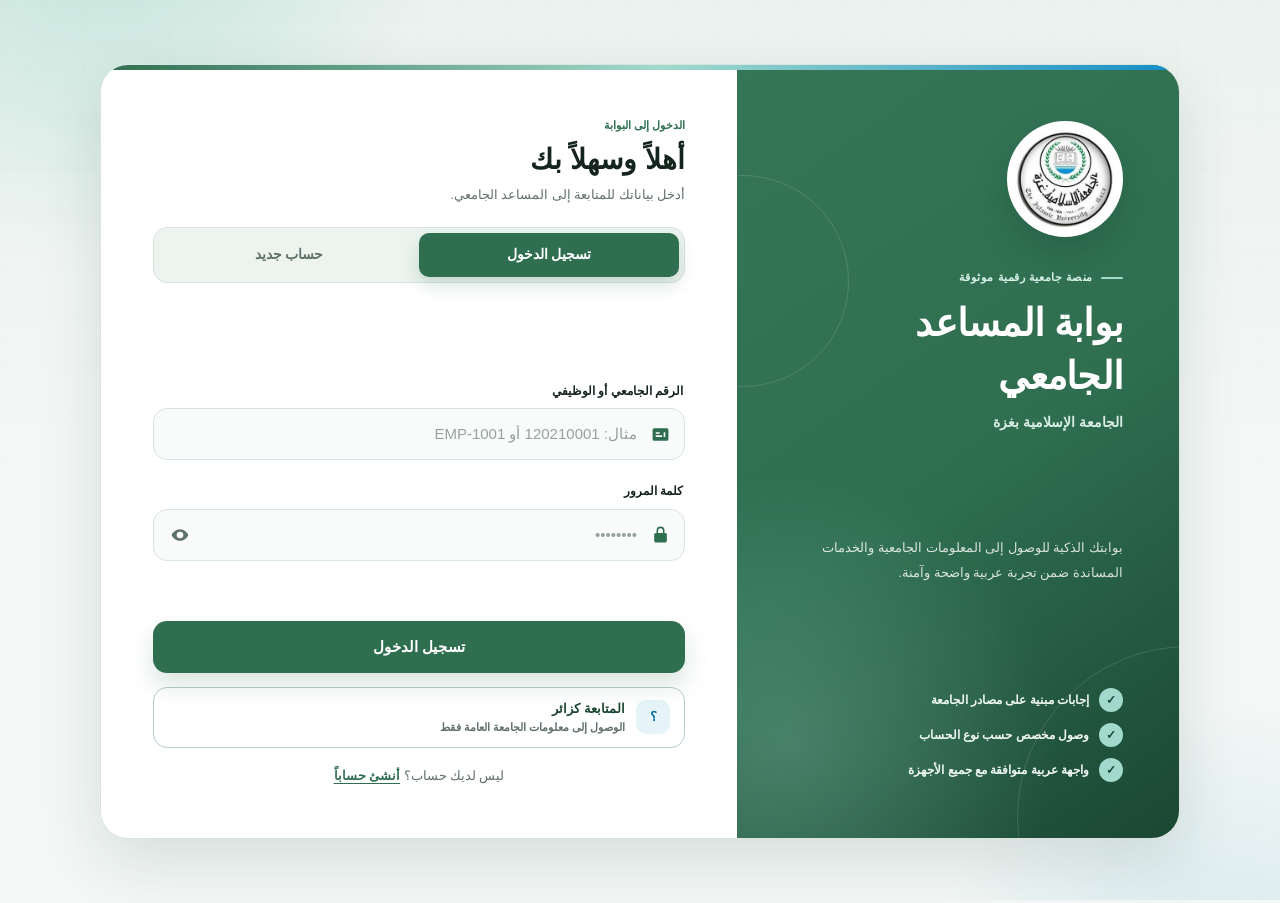
==== commit 194c8ec2: "green_front&loading" ====
--- a/frontend/index.html
+++ b/frontend/index.html
@@ -3,7 +3,7 @@
 <head>
   <meta charset="utf-8" />
   <meta name="viewport" content="width=device-width, initial-scale=1, viewport-fit=cover" />
-  <meta name="theme-color" content="#0076df" />
+  <meta name="theme-color" content="#2f6f50" />
   <meta name="description" content="بوابة المساعد الجامعي للجامعة الإسلامية بغزة" />
   <title>بوابة المساعد الجامعي — الجامعة الإسلامية بغزة</title>
   <link rel="icon" type="image/png" href="assets/iug-logo.png" />
--- a/frontend/styles.css
+++ b/frontend/styles.css
@@ -1,35 +1,31 @@
 /* ============================================================
    Islamic University of Gaza — shared visual identity
-   Primary palette sampled from the supplied blue swatch:
-   blue #0076DF, deep blue #0067C3, pale blue #E6F2FC.
+   Source palette sampled from the supplied university logo:
+   green #307050, blue #138DC7, mint #A1DACC.
    ============================================================ */
 :root {
   color-scheme: light;
-  /*
-   * Historical token names are retained for component compatibility.
-   * Their values now use the requested blue identity.
-   */
-  --brand-green-source: #0076df;
-  --brand-green: #0076df;
-  --brand-green-hover: #0067c3;
-  --brand-green-active: #00539f;
-  --brand-blue-source: #0076df;
-  --brand-blue: #0067c3;
-  --brand-blue-soft: #e6f2fc;
-  --brand-mint-source: #a6cff4;
-  --brand-mint: #e6f2fc;
-  --brand-mint-soft: #f3f8fd;
-
-  --background: #f3f7fb;
+  --brand-green-source: #307050;
+  --brand-green: #2f6f50;
+  --brand-green-hover: #255d43;
+  --brand-green-active: #1b4733;
+  --brand-blue-source: #138dc7;
+  --brand-blue: #0d6f9d;
+  --brand-blue-soft: #e6f4fa;
+  --brand-mint-source: #a1dacc;
+  --brand-mint: #dff3ec;
+  --brand-mint-soft: #f0f9f5;
+
+  --background: #f3f7f5;
   --surface: #ffffff;
-  --surface-subtle: #f7faff;
-  --surface-strong: #eaf2f9;
-  --text: #142333;
-  --text-muted: #5b6f82;
-  --text-soft: #8191a0;
-  --border: #d5e2ee;
-  --border-strong: #b9ccdc;
-  --focus: #005db2;
+  --surface-subtle: #f8fbf9;
+  --surface-strong: #edf4f0;
+  --text: #15251e;
+  --text-muted: #607169;
+  --text-soft: #819088;
+  --border: #d8e4de;
+  --border-strong: #b9cec4;
+  --focus: #0d73a4;
   --success: #157347;
   --success-soft: #e5f5ec;
   --warning: #9a5b00;
@@ -41,9 +37,9 @@
   --radius-lg: 20px;
   --radius-md: 14px;
   --radius-sm: 10px;
-  --shadow-sm: 0 8px 24px rgba(0, 74, 140, 0.07);
-  --shadow-md: 0 22px 60px rgba(0, 65, 122, 0.13);
-  --shadow-focus: 0 0 0 4px rgba(0, 118, 223, 0.18);
+  --shadow-sm: 0 8px 24px rgba(28, 72, 51, 0.07);
+  --shadow-md: 0 22px 60px rgba(25, 63, 46, 0.13);
+  --shadow-focus: 0 0 0 4px rgba(19, 141, 199, 0.18);
   --ease: cubic-bezier(.22, .61, .36, 1);
   --font: "Noto Kufi Arabic", "Tajawal", "Cairo", "Segoe UI", Tahoma, Arial, sans-serif;
 
@@ -81,7 +77,7 @@
   overflow-x: hidden;
   color: var(--text);
   background:
-    linear-gradient(180deg, rgba(0, 118, 223, .035), transparent 28rem),
+    linear-gradient(180deg, rgba(47, 111, 80, .035), transparent 28rem),
     var(--background);
   font-family: var(--font);
   line-height: 1.6;
@@ -160,8 +156,8 @@
   inset: 0;
   opacity: .38;
   background-image:
-    linear-gradient(rgba(0, 118, 223, .035) 1px, transparent 1px),
-    linear-gradient(90deg, rgba(0, 118, 223, .035) 1px, transparent 1px);
+    linear-gradient(rgba(47, 111, 80, .035) 1px, transparent 1px),
+    linear-gradient(90deg, rgba(47, 111, 80, .035) 1px, transparent 1px);
   background-size: 42px 42px;
   mask-image: linear-gradient(to bottom, #000, transparent 72%);
 }
@@ -254,7 +250,7 @@
   color: #fff;
   background:
     radial-gradient(circle at 12% 88%, rgba(161, 218, 204, .25), transparent 34%),
-    linear-gradient(145deg, #006fd2, var(--brand-green) 52%, var(--brand-green-active));
+    linear-gradient(145deg, #367657, var(--brand-green) 52%, var(--brand-green-active));
 }
 
 .brand-panel::before,
@@ -428,7 +424,7 @@
   width: calc(50% - 5px);
   background: var(--brand-green);
   border-radius: 10px;
-  box-shadow: 0 8px 18px rgba(0, 118, 223, .2);
+  box-shadow: 0 8px 18px rgba(47, 111, 80, .2);
   transition: transform .35s var(--ease);
 }
 
@@ -554,7 +550,7 @@
 
 .field__eye:hover,
 .field__eye.is-on {
-  color: var(--brand-green-active);
+  color: var(--brand-green);
   background: var(--brand-mint-soft);
 }
 
@@ -680,7 +676,7 @@
   background: var(--brand-green);
   border: 0;
   border-radius: var(--radius-md);
-  box-shadow: 0 12px 24px rgba(0, 118, 223, .18);
+  box-shadow: 0 12px 24px rgba(47, 111, 80, .18);
   cursor: pointer;
   font-size: 15px;
   font-weight: 900;
@@ -689,7 +685,7 @@
 
 .submit:hover:not(:disabled) {
   background: var(--brand-green-hover);
-  box-shadow: 0 16px 30px rgba(0, 118, 223, .25);
+  box-shadow: 0 16px 30px rgba(47, 111, 80, .25);
   transform: translateY(-1px);
 }
 
